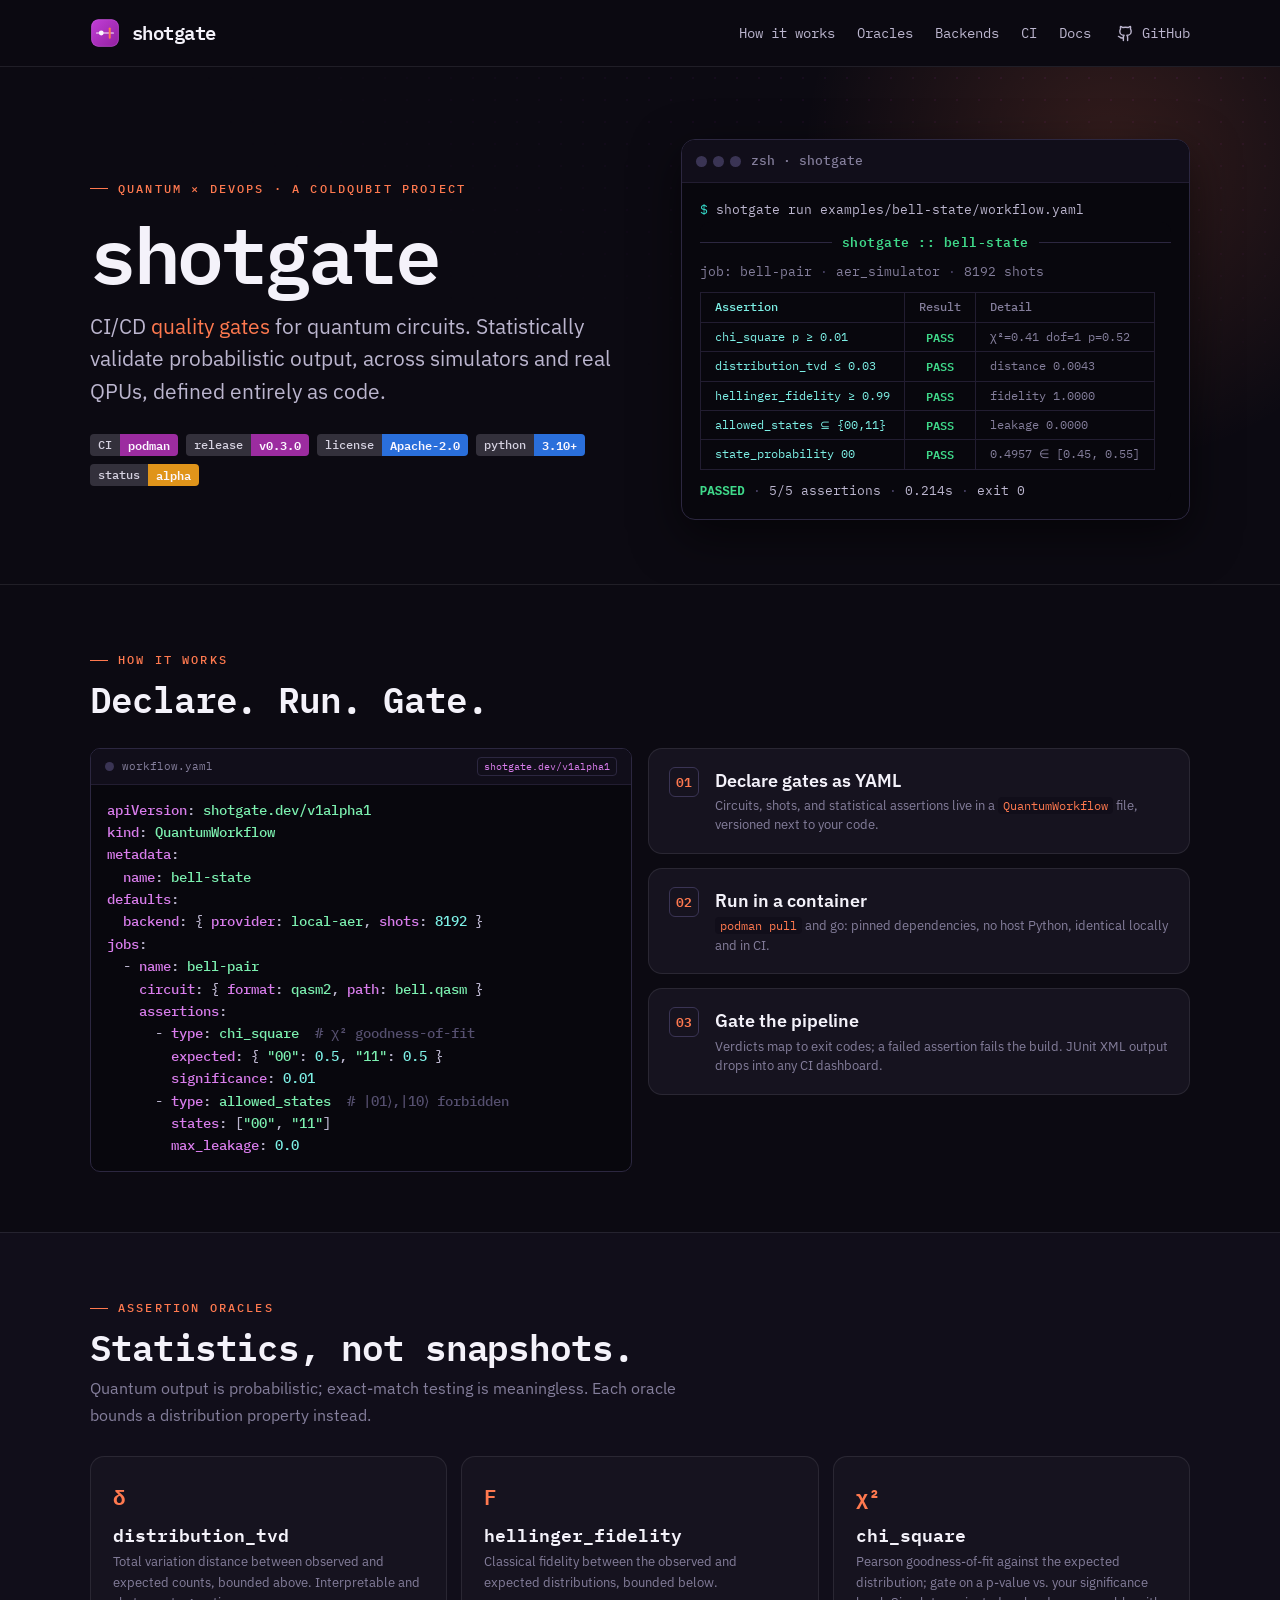
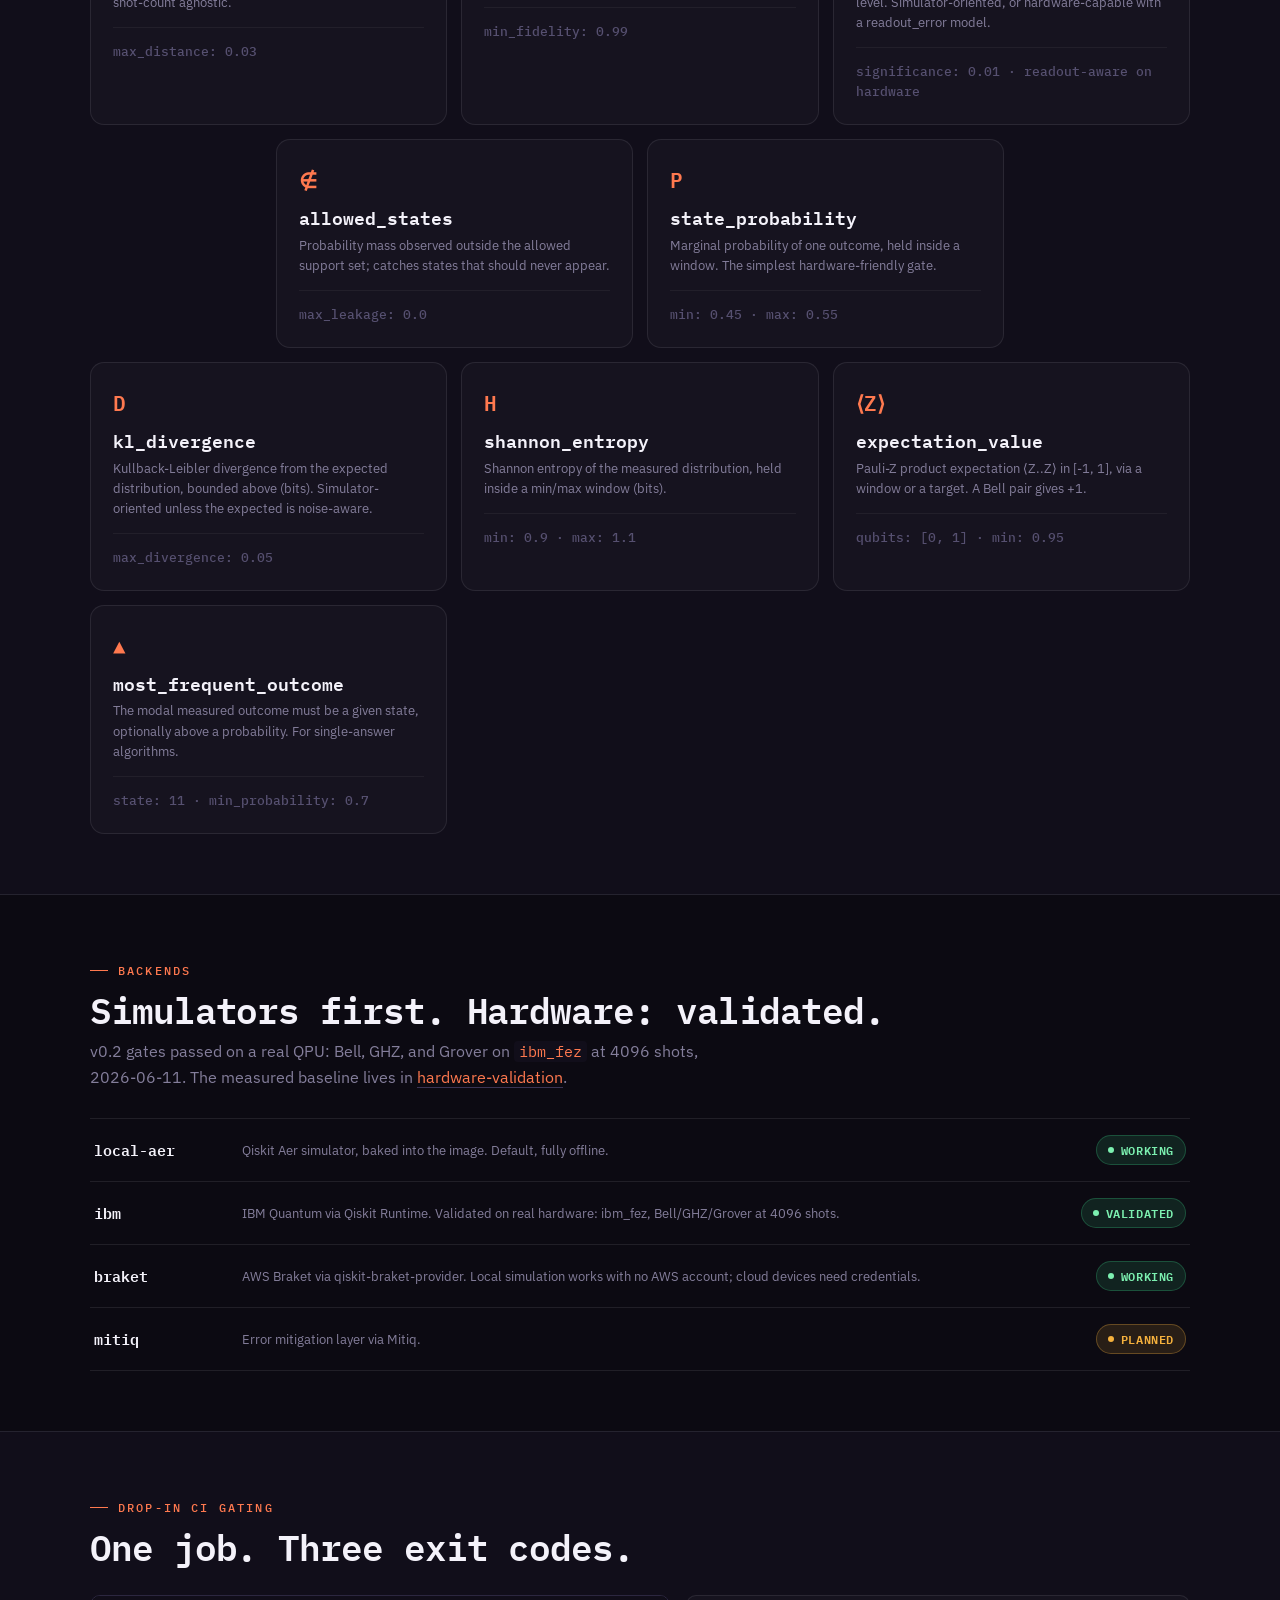
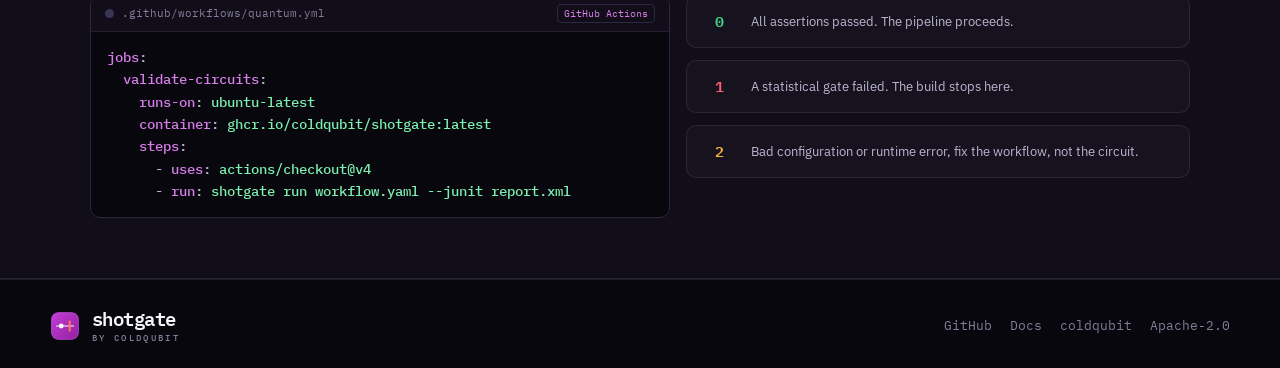
==== index.html @ f4b49938 "web: bump baked release badge fallback to v0.3.0 Static fallback only; js/site.js syncs the live tag" ====
<!DOCTYPE html>
<html lang="en" data-project="shotgate">
<head>
<meta charset="utf-8">
<meta name="viewport" content="width=device-width, initial-scale=1">
<title>shotgate · CI/CD quality gates for quantum circuits</title>
<meta name="description" content="shotgate brings statistical quality gates to quantum software in CI/CD: validate the probabilistic output of quantum programs across simulators and real QPUs, defined entirely as code.">
<meta name="theme-color" content="#0C0A12">
<link rel="canonical" href="https://shotgate.coldqubit.org/">
<meta property="og:type" content="website">
<meta property="og:site_name" content="shotgate by coldqubit">
<meta property="og:title" content="shotgate · CI/CD quality gates for quantum circuits">
<meta property="og:description" content="Statistically validate the probabilistic output of quantum programs, across simulators and real QPUs, defined entirely as code.">
<meta property="og:url" content="https://shotgate.coldqubit.org/">
<meta property="og:image" content="https://shotgate.coldqubit.org/assets/favicon/shotgate-512.png">
<meta name="twitter:card" content="summary">
<link rel="icon" type="image/svg+xml" href="assets/shotgate-logomark.svg">
<link rel="icon" type="image/png" sizes="32x32" href="assets/favicon/shotgate-32.png">
<link rel="apple-touch-icon" href="assets/favicon/shotgate-180.png">
<link rel="stylesheet" href="styles/styles.css">
<link rel="stylesheet" href="styles/site.css">
</head>
<body>
  <nav class="topnav" id="topnav">
    <div class="wrap topnav-inner">
      <span class="topnav-brand">
        <img src="assets/shotgate-logomark.svg" alt="shotgate" width="30" height="30">
        <span class="topnav-name">shotgate</span>
      </span>
      <div class="topnav-links">
        <a href="#how">How it works</a>
        <a href="#oracles">Oracles</a>
        <a href="#backends">Backends</a>
        <a href="#ci">CI</a>
        <a href="docs/">Docs</a>
      </div>
      <a class="gh-link" href="https://github.com/coldqubit/shotgate" aria-label="GitHub">
        <svg viewBox="0 0 24 24" fill="none" stroke="currentColor" stroke-width="2" stroke-linecap="round" stroke-linejoin="round"><path d="M15 22v-4a4.8 4.8 0 0 0-1-3.5c3 0 6-2 6-5.5.08-1.25-.27-2.48-1-3.5.28-1.15.28-2.35 0-3.5 0 0-1 0-3 1.5-2.64-.5-5.36-.5-8 0C6 2 5 2 5 2c-.3 1.15-.3 2.35 0 3.5A5.4 5.4 0 0 0 4 9c0 3.5 3 5.5 6 5.5-.39.49-.68 1.05-.85 1.65-.17.6-.22 1.23-.15 1.85v4"></path><path d="M9 18c-4.51 2-5-2-7-2"></path></svg>
        GitHub
      </a>
    </div>
  </nav>

  <header class="hero">
    <div class="lattice"></div>
    <div class="glow"></div>
    <div class="wrap hero-inner">
      <div>
        <span class="kicker"><span class="tick"></span>Quantum × DevOps · a coldqubit project</span>
        <h1>shotgate</h1>
        <p class="tagline">CI/CD <span class="a">quality gates</span> for quantum circuits. Statistically validate probabilistic output, across simulators and real QPUs, defined entirely as code.</p>
        <!-- values are static fallbacks; js/site.js re-syncs them from the repo -->
        <div class="hero-badges">
          <span class="badge" id="b-ci"><span class="k">CI</span><span class="v violet">podman</span></span>
          <span class="badge" id="b-release"><span class="k">release</span><span class="v violet">v0.3.0</span></span>
          <span class="badge" id="b-license"><span class="k">license</span><span class="v blue">Apache-2.0</span></span>
          <span class="badge" id="b-python"><span class="k">python</span><span class="v blue">3.10+</span></span>
          <span class="badge" id="b-status"><span class="k">status</span><span class="v amber">alpha</span></span>
        </div>
      </div>

      <div class="terminal-window hero-term">
        <div class="terminal-bar">
          <span class="terminal-dots"><i></i><i></i><i></i></span>
          <span class="terminal-title">zsh · shotgate</span>
        </div>
        <div class="terminal-body">
          <div class="terminal-line"><span class="tok-prompt">$ </span><span id="typed"></span><span class="terminal-cursor" id="cursor"></span></div>
          <div id="report" hidden>
            <div class="console" style="border: none; padding: 10px 0 0;">
              <div class="console-rule">shotgate :: bell-state</div>
              <div class="console-meta">job: bell-pair <span class="console-sep">·</span> aer_simulator <span class="console-sep">·</span> 8192 shots</div>
              <table>
                <thead><tr><th>Assertion</th><th>Result</th><th>Detail</th></tr></thead>
                <tbody>
                  <tr><td>chi_square p ≥ 0.01</td><td class="res">PASS</td><td class="det">χ²=0.41 dof=1 p=0.52</td></tr>
                  <tr><td>distribution_tvd ≤ 0.03</td><td class="res">PASS</td><td class="det">distance 0.0043</td></tr>
                  <tr><td>hellinger_fidelity ≥ 0.99</td><td class="res">PASS</td><td class="det">fidelity 1.0000</td></tr>
                  <tr><td>allowed_states ⊆ {00,11}</td><td class="res">PASS</td><td class="det">leakage 0.0000</td></tr>
                  <tr><td>state_probability 00</td><td class="res">PASS</td><td class="det">0.4957 ∈ [0.45, 0.55]</td></tr>
                </tbody>
              </table>
              <div class="console-verdict"><span class="ok">PASSED</span> <span class="console-sep">·</span> 5/5 assertions <span class="console-sep">·</span> 0.214s <span class="console-sep">·</span> exit 0</div>
            </div>
          </div>
        </div>
      </div>
    </div>
  </header>

  <section class="section" id="how">
    <div class="wrap">
      <div class="sec-head">
        <span class="kicker"><span class="tick"></span>How it works</span>
        <h2>Declare. Run. Gate.</h2>
      </div>
      <div class="how">
        <div class="code">
          <div class="code-bar"><span class="code-dot"></span><span class="code-name">workflow.yaml</span><span class="code-tag">shotgate.dev/v1alpha1</span></div>
          <pre><span class="tok-k">apiVersion</span><span class="tok-p">:</span> <span class="tok-s">shotgate.dev/v1alpha1</span>
<span class="tok-k">kind</span><span class="tok-p">:</span> <span class="tok-s">QuantumWorkflow</span>
<span class="tok-k">metadata</span><span class="tok-p">:</span>
  <span class="tok-k">name</span><span class="tok-p">:</span> <span class="tok-s">bell-state</span>
<span class="tok-k">defaults</span><span class="tok-p">:</span>
  <span class="tok-k">backend</span><span class="tok-p">:</span> <span class="tok-p">{</span> <span class="tok-k">provider</span><span class="tok-p">:</span> <span class="tok-s">local-aer</span><span class="tok-p">,</span> <span class="tok-k">shots</span><span class="tok-p">:</span> <span class="tok-n">8192</span> <span class="tok-p">}</span>
<span class="tok-k">jobs</span><span class="tok-p">:</span>
  <span class="tok-p">-</span> <span class="tok-k">name</span><span class="tok-p">:</span> <span class="tok-s">bell-pair</span>
    <span class="tok-k">circuit</span><span class="tok-p">:</span> <span class="tok-p">{</span> <span class="tok-k">format</span><span class="tok-p">:</span> <span class="tok-s">qasm2</span><span class="tok-p">,</span> <span class="tok-k">path</span><span class="tok-p">:</span> <span class="tok-s">bell.qasm</span> <span class="tok-p">}</span>
    <span class="tok-k">assertions</span><span class="tok-p">:</span>
      <span class="tok-p">-</span> <span class="tok-k">type</span><span class="tok-p">:</span> <span class="tok-s">chi_square</span>  <span class="tok-c"># χ² goodness-of-fit</span>
        <span class="tok-k">expected</span><span class="tok-p">:</span> <span class="tok-p">{</span> <span class="tok-s">"00"</span><span class="tok-p">:</span> <span class="tok-n">0.5</span><span class="tok-p">,</span> <span class="tok-s">"11"</span><span class="tok-p">:</span> <span class="tok-n">0.5</span> <span class="tok-p">}</span>
        <span class="tok-k">significance</span><span class="tok-p">:</span> <span class="tok-n">0.01</span>
      <span class="tok-p">-</span> <span class="tok-k">type</span><span class="tok-p">:</span> <span class="tok-s">allowed_states</span>  <span class="tok-c"># |01⟩,|10⟩ forbidden</span>
        <span class="tok-k">states</span><span class="tok-p">:</span> <span class="tok-p">[</span><span class="tok-s">"00"</span><span class="tok-p">,</span> <span class="tok-s">"11"</span><span class="tok-p">]</span>
        <span class="tok-k">max_leakage</span><span class="tok-p">:</span> <span class="tok-n">0.0</span></pre>
        </div>
        <div class="steps">
          <div class="step"><span class="n">01</span><div><h4>Declare gates as YAML</h4><p>Circuits, shots, and statistical assertions live in a <code>QuantumWorkflow</code> file, versioned next to your code.</p></div></div>
          <div class="step"><span class="n">02</span><div><h4>Run in a container</h4><p><code>podman pull</code> and go: pinned dependencies, no host Python, identical locally and in CI.</p></div></div>
          <div class="step"><span class="n">03</span><div><h4>Gate the pipeline</h4><p>Verdicts map to exit codes; a failed assertion fails the build. JUnit XML output drops into any CI dashboard.</p></div></div>
        </div>
      </div>
    </div>
  </section>

  <section class="section alt" id="oracles">
    <div class="wrap">
      <div class="sec-head">
        <span class="kicker"><span class="tick"></span>Assertion oracles</span>
        <h2>Statistics, not snapshots.</h2>
        <p>Quantum output is probabilistic; exact-match testing is meaningless. Each oracle bounds a distribution property instead.</p>
      </div>
      <div class="oracles">
        <div class="card"><span class="sym">δ</span><h4>distribution_tvd</h4><p>Total variation distance between observed and expected counts, bounded above. Interpretable and shot-count agnostic.</p><div class="card-foot">max_distance: 0.03</div></div>
        <div class="card"><span class="sym">F</span><h4>hellinger_fidelity</h4><p>Classical fidelity between the observed and expected distributions, bounded below.</p><div class="card-foot">min_fidelity: 0.99</div></div>
        <div class="card"><span class="sym">χ²</span><h4>chi_square</h4><p>Pearson goodness-of-fit against the expected distribution; gate on a p-value vs. your significance level. Simulator-oriented, or hardware-capable with a readout_error model.</p><div class="card-foot">significance: 0.01 · readout-aware on hardware</div></div>
        <div class="card"><span class="sym">∉</span><h4>allowed_states</h4><p>Probability mass observed outside the allowed support set; catches states that should never appear.</p><div class="card-foot">max_leakage: 0.0</div></div>
        <div class="card"><span class="sym">P</span><h4>state_probability</h4><p>Marginal probability of one outcome, held inside a window. The simplest hardware-friendly gate.</p><div class="card-foot">min: 0.45 · max: 0.55</div></div>
        <div class="card"><span class="sym">D</span><h4>kl_divergence</h4><p>Kullback-Leibler divergence from the expected distribution, bounded above (bits). Simulator-oriented unless the expected is noise-aware.</p><div class="card-foot">max_divergence: 0.05</div></div>
        <div class="card"><span class="sym">H</span><h4>shannon_entropy</h4><p>Shannon entropy of the measured distribution, held inside a min/max window (bits).</p><div class="card-foot">min: 0.9 · max: 1.1</div></div>
        <div class="card"><span class="sym">⟨Z⟩</span><h4>expectation_value</h4><p>Pauli-Z product expectation ⟨Z..Z⟩ in [-1, 1], via a window or a target. A Bell pair gives +1.</p><div class="card-foot">qubits: [0, 1] · min: 0.95</div></div>
        <div class="card"><span class="sym">▲</span><h4>most_frequent_outcome</h4><p>The modal measured outcome must be a given state, optionally above a probability. For single-answer algorithms.</p><div class="card-foot">state: 11 · min_probability: 0.7</div></div>
      </div>
    </div>
  </section>

  <section class="section" id="backends">
    <div class="wrap">
      <div class="sec-head">
        <span class="kicker"><span class="tick"></span>Backends</span>
        <h2>Simulators first. Hardware: validated.</h2>
        <p>v0.2 gates passed on a real QPU: Bell, GHZ, and Grover on <code class="mono">ibm_fez</code> at 4096 shots, 2026-06-11. The measured baseline lives in <a class="doclink" href="docs/#/hardware-validation">hardware-validation</a>.</p>
      </div>
      <div class="backends">
        <div class="be-row"><span class="be-name">local-aer</span><span class="be-desc">Qiskit Aer simulator, baked into the image. Default, fully offline.</span><span class="chip working"><span class="dot"></span>WORKING</span></div>
        <div class="be-row"><span class="be-name">ibm</span><span class="be-desc">IBM Quantum via Qiskit Runtime. Validated on real hardware: ibm_fez, Bell/GHZ/Grover at 4096 shots.</span><span class="chip working"><span class="dot"></span>VALIDATED</span></div>
        <div class="be-row"><span class="be-name">braket</span><span class="be-desc">AWS Braket via qiskit-braket-provider. Local simulation works with no AWS account; cloud devices need credentials.</span><span class="chip working"><span class="dot"></span>WORKING</span></div>
        <div class="be-row"><span class="be-name">mitiq</span><span class="be-desc">Error mitigation layer via Mitiq.</span><span class="chip planned"><span class="dot"></span>PLANNED</span></div>
      </div>
    </div>
  </section>

  <section class="section alt" id="ci">
    <div class="wrap">
      <div class="sec-head">
        <span class="kicker"><span class="tick"></span>Drop-in CI gating</span>
        <h2>One job. Three exit codes.</h2>
      </div>
      <div class="ci">
        <div class="code">
          <div class="code-bar"><span class="code-dot"></span><span class="code-name">.github/workflows/quantum.yml</span><span class="code-tag">GitHub Actions</span></div>
          <pre><span class="tok-k">jobs</span><span class="tok-p">:</span>
  <span class="tok-k">validate-circuits</span><span class="tok-p">:</span>
    <span class="tok-k">runs-on</span><span class="tok-p">:</span> <span class="tok-s">ubuntu-latest</span>
    <span class="tok-k">container</span><span class="tok-p">:</span> <span class="tok-s">ghcr.io/coldqubit/shotgate:latest</span>
    <span class="tok-k">steps</span><span class="tok-p">:</span>
      <span class="tok-p">-</span> <span class="tok-k">uses</span><span class="tok-p">:</span> <span class="tok-s">actions/checkout@v4</span>
      <span class="tok-p">-</span> <span class="tok-k">run</span><span class="tok-p">:</span> <span class="tok-s">shotgate run workflow.yaml --junit report.xml</span></pre>
        </div>
        <div class="exitcodes">
          <div class="exit e0"><span class="code-n">0</span><p>All assertions passed. The pipeline proceeds.</p></div>
          <div class="exit e1"><span class="code-n">1</span><p>A statistical gate failed. The build stops here.</p></div>
          <div class="exit e2"><span class="code-n">2</span><p>Bad configuration or runtime error, fix the workflow, not the circuit.</p></div>
        </div>
      </div>
    </div>
  </section>

  <footer class="foot">
    <div class="wrap foot-inner">
      <span class="lockup">
        <img src="assets/shotgate-logomark.svg" height="30" width="30" alt="">
        <span class="lockup-text"><span class="lockup-name" style="font-size: 19px;">shotgate</span><span class="lockup-sub">by coldqubit</span></span>
      </span>
      <div class="right">
        <a href="https://github.com/coldqubit/shotgate">GitHub</a>
        <a href="docs/">Docs</a>
        <a href="https://coldqubit.org">coldqubit</a>
        <span>Apache-2.0</span>
      </div>
    </div>
  </footer>

  <script src="js/site.js"></script>
</body>
</html>
---- styles/styles.css ----
/* ============================================================================
   coldqubit / shotgate, design system entry point
   ----------------------------------------------------------------------------
   The canonical stylesheet for consumers: link this ONE file and you get
     1. fonts.css            the brand faces (swap point for self-hosting)
     2. colors_and_type.css  the full token layer (color, type, spacing,
                             radii, elevation, motion, motif) + light theme
     3. components.css       the canonical component classes (buttons, badges,
                             chips, cards, callouts, code, console, inputs)

   Surface-specific stylesheets are intentionally NOT imported here, they are
   scoped to their own surfaces and linked by those pages directly:
     - preview/card.css        design-system reference cards
     - social/cards.css        repo / OpenGraph social cards
     - ui_kits/docs/docs.css   the docs reader
   (The landing and dashboard kits keep their surface styles inline in their
    own index.html — no separate stylesheet.)
   ============================================================================ */

@import url('fonts.css');
@import url('colors_and_type.css');
@import url('components.css');
---- styles/site.css ----
/* ============================================================================
   shotgate.coldqubit.org · surface styles
   ----------------------------------------------------------------------------
   Page-level layout for the shotgate landing surface. Tokens and canonical
   component classes come from styles.css (fonts + colors_and_type +
   components); nothing here re-implements them.
   ============================================================================ */

* { box-sizing: border-box; }
html { scroll-behavior: smooth; }
html, body { margin: 0; background: var(--bg); color: var(--text); font-family: var(--font-sans); -webkit-font-smoothing: antialiased; }
a { color: inherit; text-decoration: none; }
/* anchor-nav targets clear the 66px sticky topnav */
.section[id] { scroll-margin-top: 80px; }
.wrap { max-width: 1180px; margin: 0 auto; padding: 0 40px; }
.mono { font-family: var(--font-mono); }

.gh-link { display: inline-flex; align-items: center; gap: 8px; font-family: var(--font-mono); font-size: 14px; color: var(--text-secondary); }
.gh-link:hover { color: var(--text); }
.gh-link svg { width: 17px; height: 17px; }

/* external links inside .topnav-links get a leading icon, like .gh-link */
.topnav-links .ext-link { display: inline-flex; align-items: center; gap: 7px; }
.topnav-links .ext-link svg { width: 14px; height: 14px; opacity: 0.85; }

/* hero */
.hero { position: relative; overflow: hidden; border-bottom: 1px solid var(--line); }
.hero .lattice { position: absolute; inset: 0; background-image: var(--dot-grid); background-size: var(--dot-size) var(--dot-size); -webkit-mask-image: radial-gradient(120% 130% at 88% -10%, #000 0%, transparent 62%); mask-image: radial-gradient(120% 130% at 88% -10%, #000 0%, transparent 62%); }
.hero .glow { position: absolute; top: -260px; right: -180px; width: 700px; height: 700px; background: radial-gradient(circle, var(--project-accent-glow) 0%, transparent 62%); opacity: 0.55; pointer-events: none; }
/* .hero-inner shares its element with .wrap; keep the 40px side padding */
.hero-inner { position: relative; display: grid; grid-template-columns: 1.05fr 1fr; gap: 56px; align-items: center; padding: 72px 40px 64px; }
.hero h1 { font: var(--text-display); letter-spacing: -0.045em; margin: 18px 0 0; }
.hero .tagline { font: var(--text-lead); color: var(--fg-2); margin: 16px 0 0; max-width: 44ch; text-wrap: pretty; }
.hero .tagline .a { color: var(--accent); }
.hero-badges { display: flex; gap: 8px; flex-wrap: wrap; margin-top: 26px; }

/* terminal sizing on this surface */
.hero-term .terminal-body { min-height: 332px; overflow-x: auto; }

/* grid children may hold wide code/console content: let them shrink, the
   inner pre/terminal scrolls instead of widening the page */
.hero-inner > *, .how > *, .ci > * { min-width: 0; }

/* sections */
.section { padding: 60px 0; }
.section.alt { background: var(--bg-sunken); border-top: 1px solid var(--line); border-bottom: 1px solid var(--line); }
.sec-head { margin-bottom: 28px; }
.sec-head h2 { font: var(--text-h2); letter-spacing: -0.03em; margin: 12px 0 0; }
.sec-head p { font: var(--text-body); color: var(--fg-3); margin: 8px 0 0; max-width: 62ch; }

/* how it works */
.how { display: grid; grid-template-columns: 1fr 1fr; gap: 16px; align-items: start; }
.steps { display: flex; flex-direction: column; gap: 14px; }
.step { display: flex; gap: 16px; background: var(--bg-elevated); border: 1px solid var(--border); border-radius: var(--radius-lg); padding: 18px 20px; }
.step .n { font-family: var(--font-mono); font-weight: 600; font-size: 13px; color: var(--accent); border: 1px solid var(--border-interactive); border-radius: var(--radius-sm); width: 30px; height: 30px; display: flex; align-items: center; justify-content: center; flex-shrink: 0; }
.step h4 { font: var(--text-h4); margin: 2px 0 4px; }
.step p { font: var(--text-small); color: var(--text-muted); margin: 0; }
.step p code { font-family: var(--font-mono); font-size: 0.92em; color: var(--accent); background: var(--bg-sunken); padding: 1px 5px; border-radius: var(--radius-xs); }

/* oracle cards: five oracles, 3 + 2 centered */
.oracles { display: grid; grid-template-columns: repeat(6, 1fr); gap: 14px; }
.oracles .card { grid-column: span 2; }
.oracles .card:nth-child(4) { grid-column: 2 / span 2; }
.oracles .card:nth-child(5) { grid-column: 4 / span 2; }
.oracles .card .sym { font-family: var(--font-mono); font-weight: 600; font-size: 21px; color: var(--accent); }
.oracles .card h4 { margin-top: 10px; }

/* inline doc link + mono code in section intros */
.sec-head p a.doclink { color: var(--accent); border-bottom: 1px solid var(--border-interactive); }
.sec-head p a.doclink:hover { border-bottom-color: var(--accent); }
.sec-head p code.mono { font-size: 0.92em; color: var(--accent); background: var(--bg-sunken); padding: 1px 5px; border-radius: var(--radius-xs); }

/* backends */
.backends { display: flex; flex-direction: column; }
.be-row { display: flex; align-items: center; gap: 18px; padding: 16px 4px; border-top: 1px solid var(--line); }
.be-row:last-child { border-bottom: 1px solid var(--line); }
.be-row .be-name { font-family: var(--font-mono); font-weight: 600; font-size: 15px; color: var(--fg-1); width: 130px; flex-shrink: 0; }
.be-row .be-desc { font: var(--text-small); color: var(--text-muted); }
.be-row .chip { margin-left: auto; flex-shrink: 0; }

/* CI section */
.ci { display: grid; grid-template-columns: 1.15fr 1fr; gap: 16px; align-items: start; }
.exitcodes { display: flex; flex-direction: column; gap: 12px; }
.exit { display: flex; align-items: center; gap: 14px; background: var(--bg-elevated); border: 1px solid var(--border); border-radius: var(--radius-md); padding: 13px 16px; }
.exit .code-n { font-family: var(--font-mono); font-weight: 600; font-size: 15px; width: 34px; text-align: center; flex-shrink: 0; }
.exit.e0 .code-n { color: var(--green-400); }
.exit.e1 .code-n { color: var(--red-400); }
.exit.e2 .code-n { color: var(--amber-400); }
.exit p { font: var(--text-small); color: var(--text-secondary); margin: 0; }

/* footer */
.foot { border-top: 1px solid var(--line); background: var(--bg-code); }
.foot-inner { display: flex; align-items: center; gap: 16px; padding: 30px 0; flex-wrap: wrap; }
.foot-inner .right { margin-left: auto; display: flex; gap: 18px; flex-wrap: wrap; font-family: var(--font-mono); font-size: 13px; color: var(--fg-3); }
.foot-inner .right a, .foot-inner .right span { white-space: nowrap; }
.foot-inner .right a:hover { color: var(--fg-1); }

/* 404 */
.nf { min-height: calc(100vh - 66px); display: flex; align-items: center; }
.nf .terminal-window { width: min(640px, 100%); margin: 0 auto; }
.nf .terminal-body { min-height: 0; }
.nf-actions { margin-top: 14px; }
.nf-actions a { font-family: var(--font-mono); font-size: 13.5px; color: var(--accent); }
.nf-actions a:hover { text-decoration: underline; }

@media (max-width: 980px) {
  .hero-inner, .how, .ci { grid-template-columns: 1fr; }
  .oracles { grid-template-columns: 1fr; }
  .oracles .card, .oracles .card:nth-child(4), .oracles .card:nth-child(5) { grid-column: auto; }
}

/* mobile nav: never hide the links; they become a scrollable mono row */
@media (max-width: 980px) {
  .topnav-inner { flex-wrap: wrap; height: auto; padding-top: 12px; column-gap: 16px; }
  .topnav-brand { order: 1; }
  .gh-link { order: 2; margin-left: auto; }
  .topnav-links { order: 3; flex-basis: 100%; margin-left: 0; gap: 18px; font-size: 13px; padding: 10px 2px 12px; overflow-x: auto; -webkit-overflow-scrolling: touch; scrollbar-width: none; }
  .topnav-links::-webkit-scrollbar { display: none; }
  .section[id] { scroll-margin-top: 112px; }
}

@media (max-width: 640px) {
  .wrap { padding: 0 22px; }
  .hero-inner { padding-left: 22px; padding-right: 22px; padding-top: 48px; }
  .kicker { white-space: normal; }
  .hero-term .terminal-body { min-height: 0; }
  .section { padding: 44px 0; }
  .be-row { flex-wrap: wrap; row-gap: 8px; }
  .be-row .chip { margin-left: 0; }
  .code-bar .code-tag { display: none; }
  .foot-inner .right { margin-left: 0; }
}
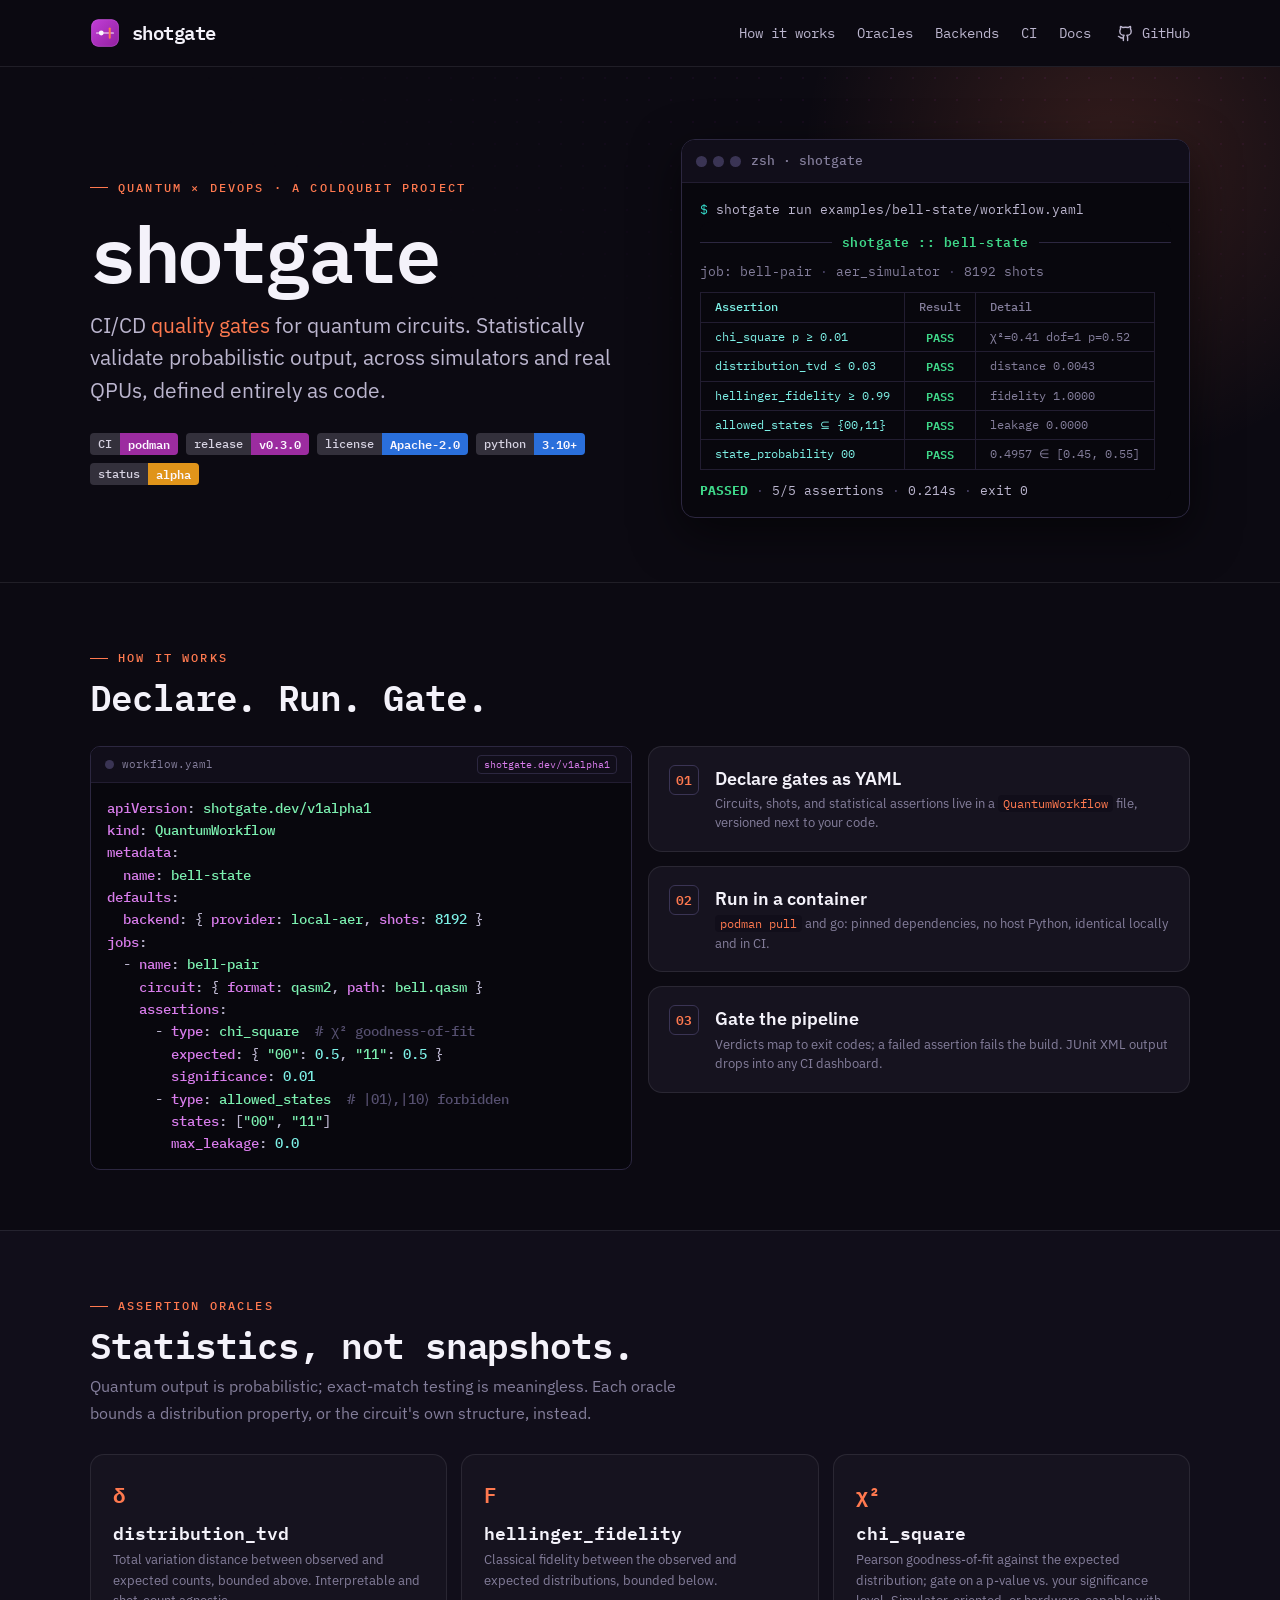
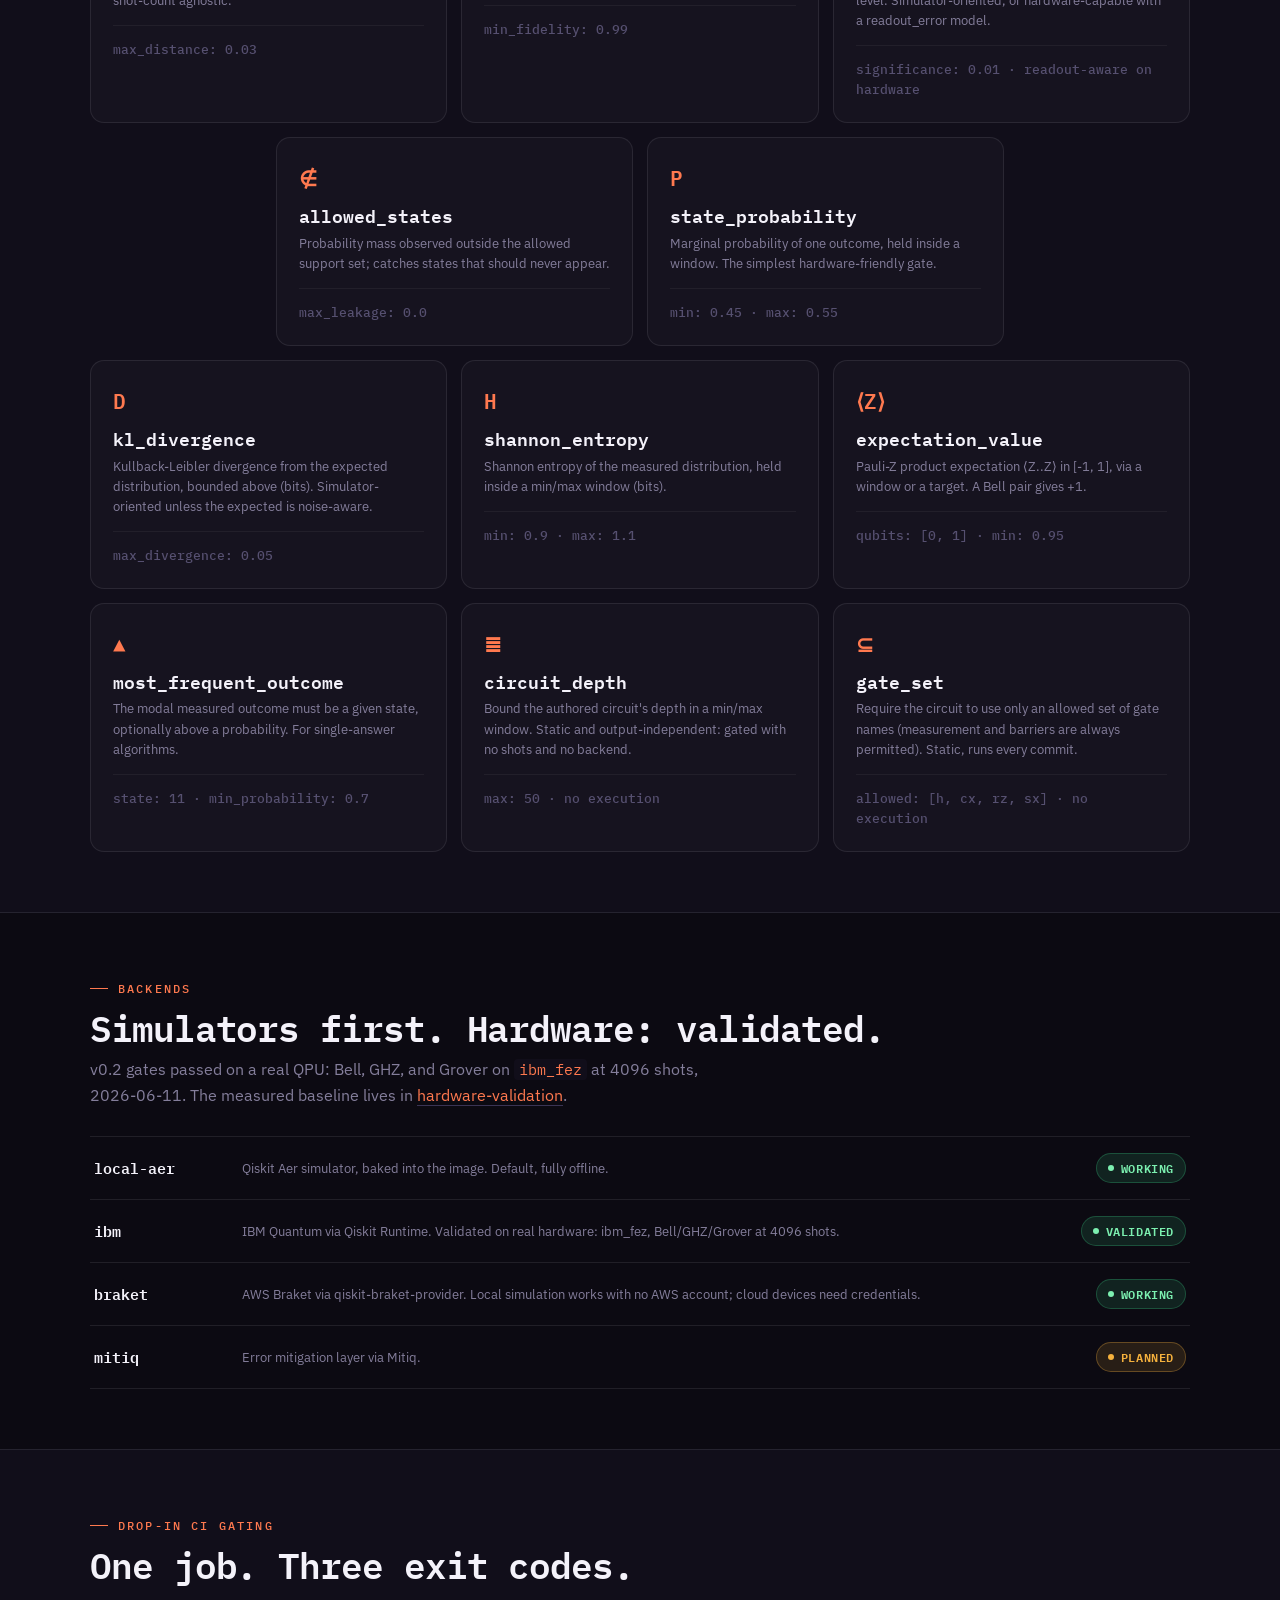
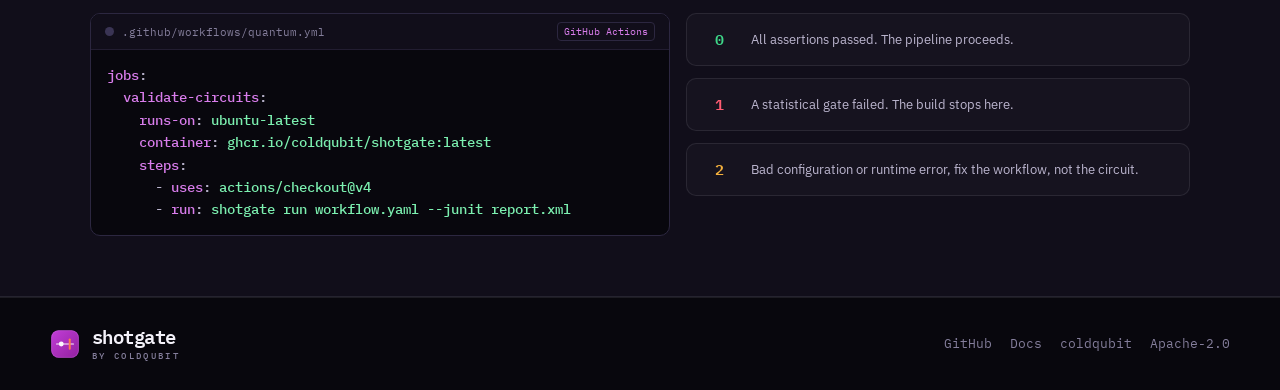
==== commit da82582e: "web: add the two structural oracle cards (circuit_depth, gate_set) shotgate now has 11 oracles: the " ====
--- a/index.html
+++ b/index.html
@@ -128,7 +128,7 @@
       <div class="sec-head">
         <span class="kicker"><span class="tick"></span>Assertion oracles</span>
         <h2>Statistics, not snapshots.</h2>
-        <p>Quantum output is probabilistic; exact-match testing is meaningless. Each oracle bounds a distribution property instead.</p>
+        <p>Quantum output is probabilistic; exact-match testing is meaningless. Each oracle bounds a distribution property, or the circuit's own structure, instead.</p>
       </div>
       <div class="oracles">
         <div class="card"><span class="sym">δ</span><h4>distribution_tvd</h4><p>Total variation distance between observed and expected counts, bounded above. Interpretable and shot-count agnostic.</p><div class="card-foot">max_distance: 0.03</div></div>
@@ -140,6 +140,8 @@
         <div class="card"><span class="sym">H</span><h4>shannon_entropy</h4><p>Shannon entropy of the measured distribution, held inside a min/max window (bits).</p><div class="card-foot">min: 0.9 · max: 1.1</div></div>
         <div class="card"><span class="sym">⟨Z⟩</span><h4>expectation_value</h4><p>Pauli-Z product expectation ⟨Z..Z⟩ in [-1, 1], via a window or a target. A Bell pair gives +1.</p><div class="card-foot">qubits: [0, 1] · min: 0.95</div></div>
         <div class="card"><span class="sym">▲</span><h4>most_frequent_outcome</h4><p>The modal measured outcome must be a given state, optionally above a probability. For single-answer algorithms.</p><div class="card-foot">state: 11 · min_probability: 0.7</div></div>
+        <div class="card"><span class="sym">≣</span><h4>circuit_depth</h4><p>Bound the authored circuit's depth in a min/max window. Static and output-independent: gated with no shots and no backend.</p><div class="card-foot">max: 50 · no execution</div></div>
+        <div class="card"><span class="sym">⊆</span><h4>gate_set</h4><p>Require the circuit to use only an allowed set of gate names (measurement and barriers are always permitted). Static, runs every commit.</p><div class="card-foot">allowed: [h, cx, rz, sx] · no execution</div></div>
       </div>
     </div>
   </section>
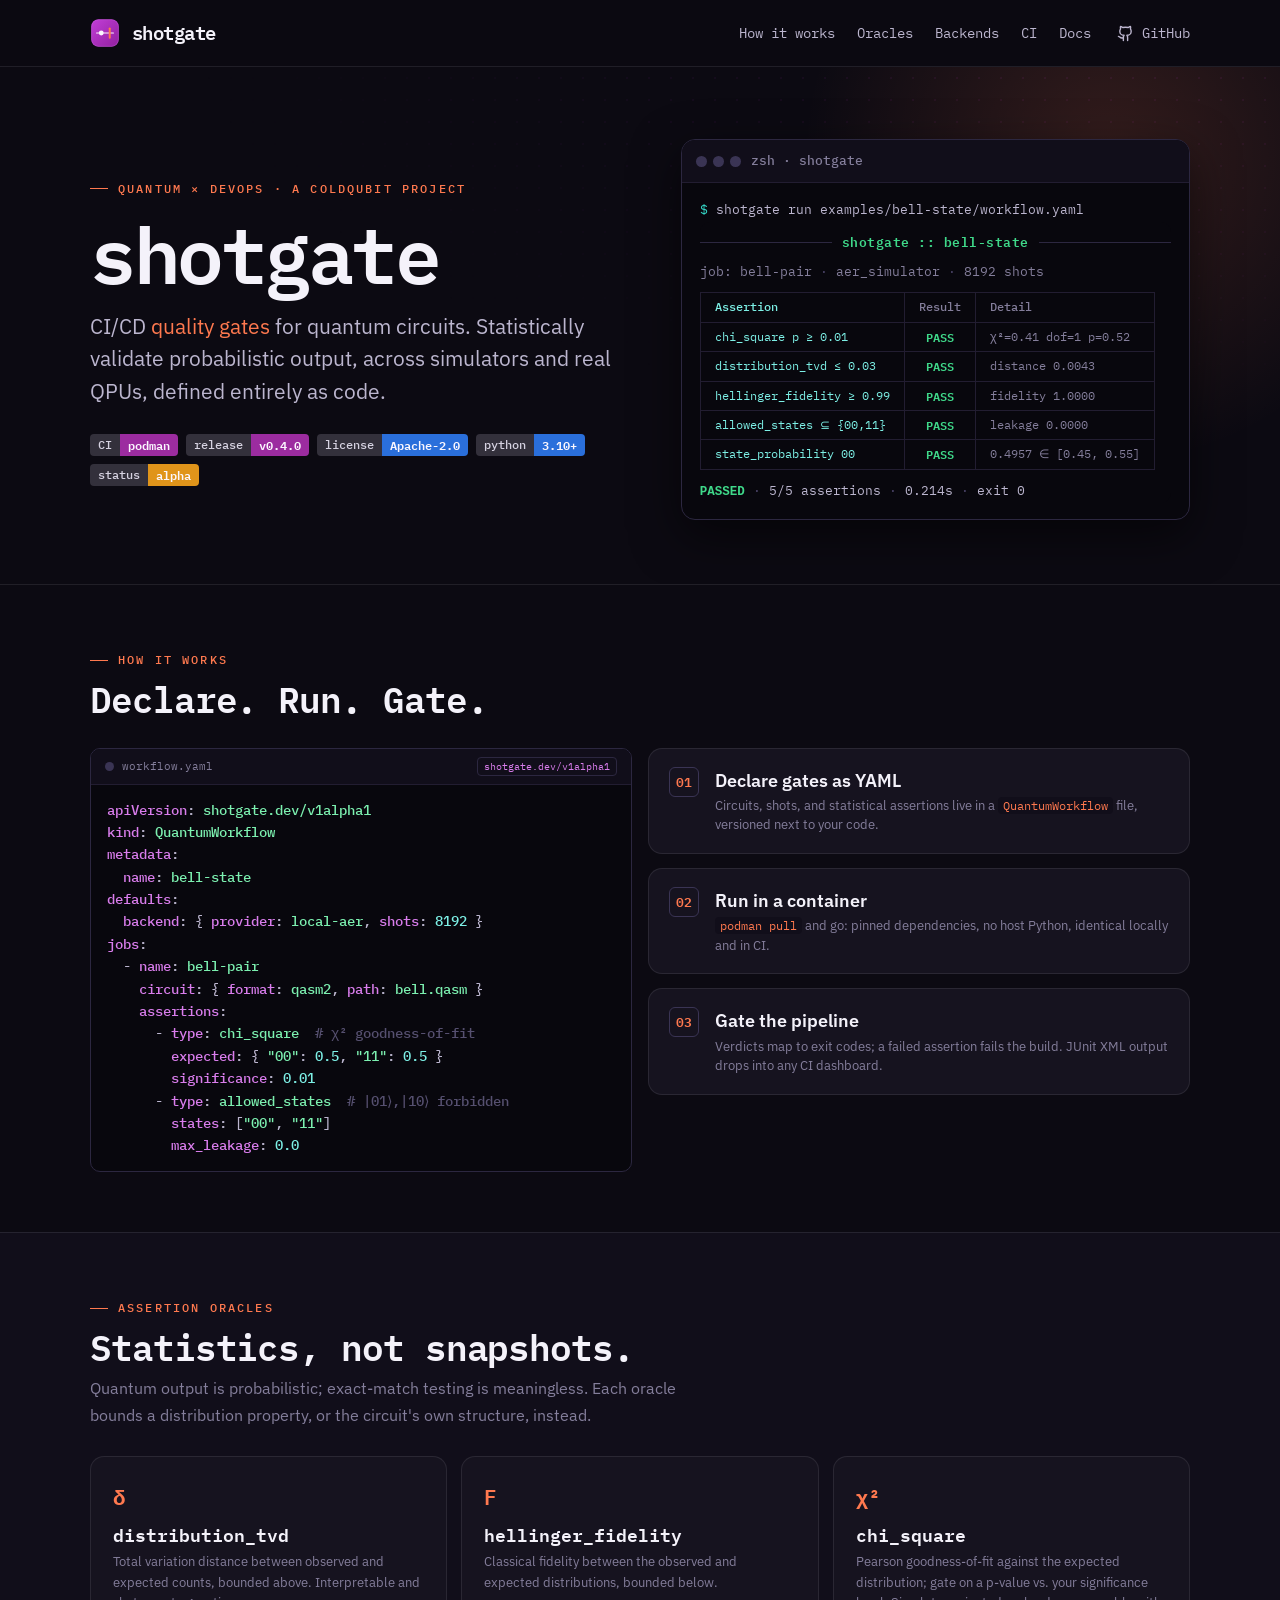
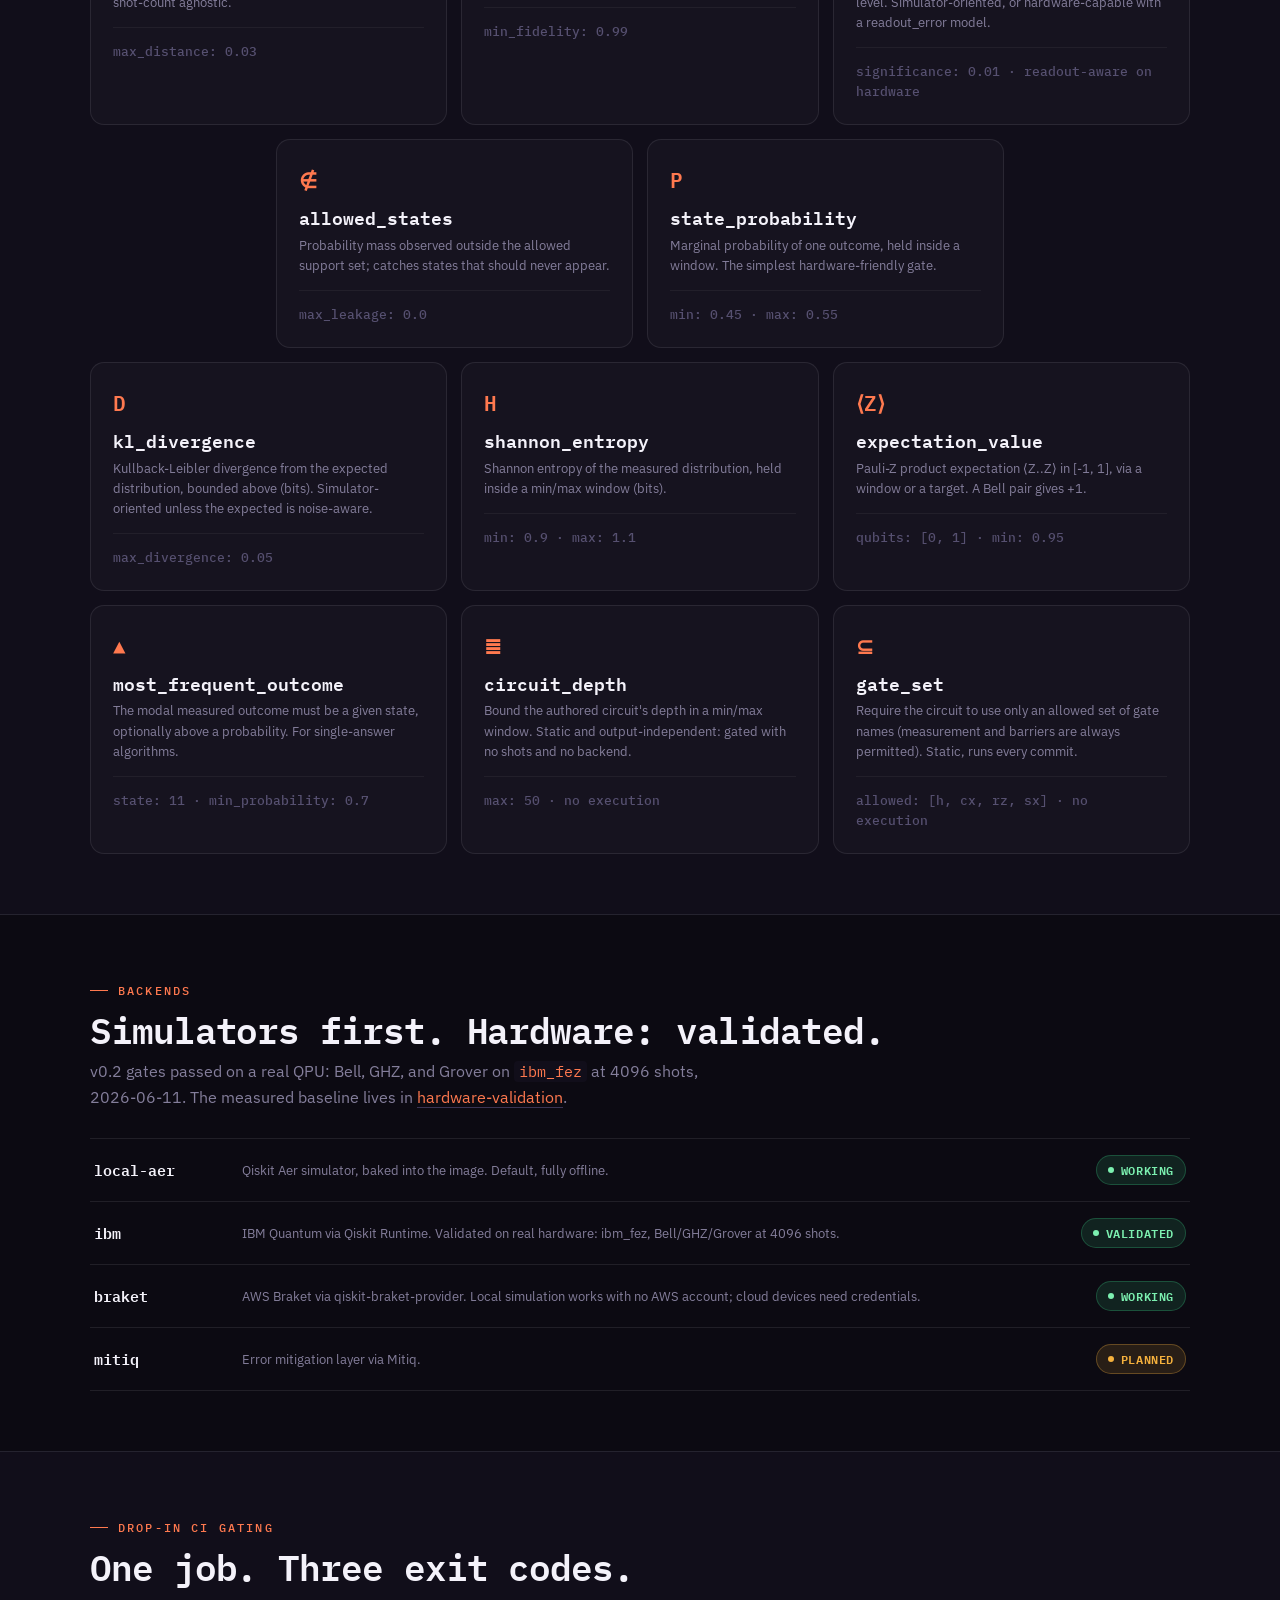
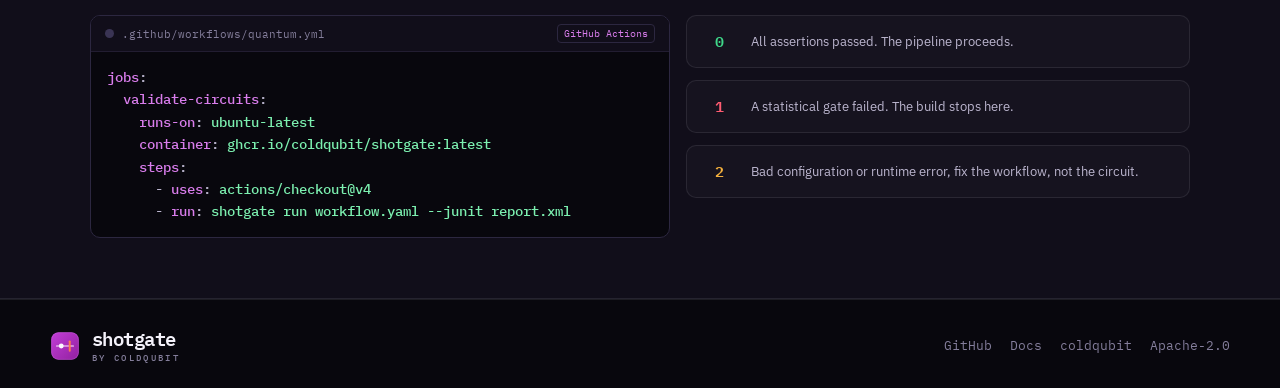
==== commit 9fc46441: "web: bump baked release badge fallback to v0.4.0 Static fallback only; js/site.js syncs the live tag" ====
--- a/index.html
+++ b/index.html
@@ -52,7 +52,7 @@
         <!-- values are static fallbacks; js/site.js re-syncs them from the repo -->
         <div class="hero-badges">
           <span class="badge" id="b-ci"><span class="k">CI</span><span class="v violet">podman</span></span>
-          <span class="badge" id="b-release"><span class="k">release</span><span class="v violet">v0.3.0</span></span>
+          <span class="badge" id="b-release"><span class="k">release</span><span class="v violet">v0.4.0</span></span>
           <span class="badge" id="b-license"><span class="k">license</span><span class="v blue">Apache-2.0</span></span>
           <span class="badge" id="b-python"><span class="k">python</span><span class="v blue">3.10+</span></span>
           <span class="badge" id="b-status"><span class="k">status</span><span class="v amber">alpha</span></span>
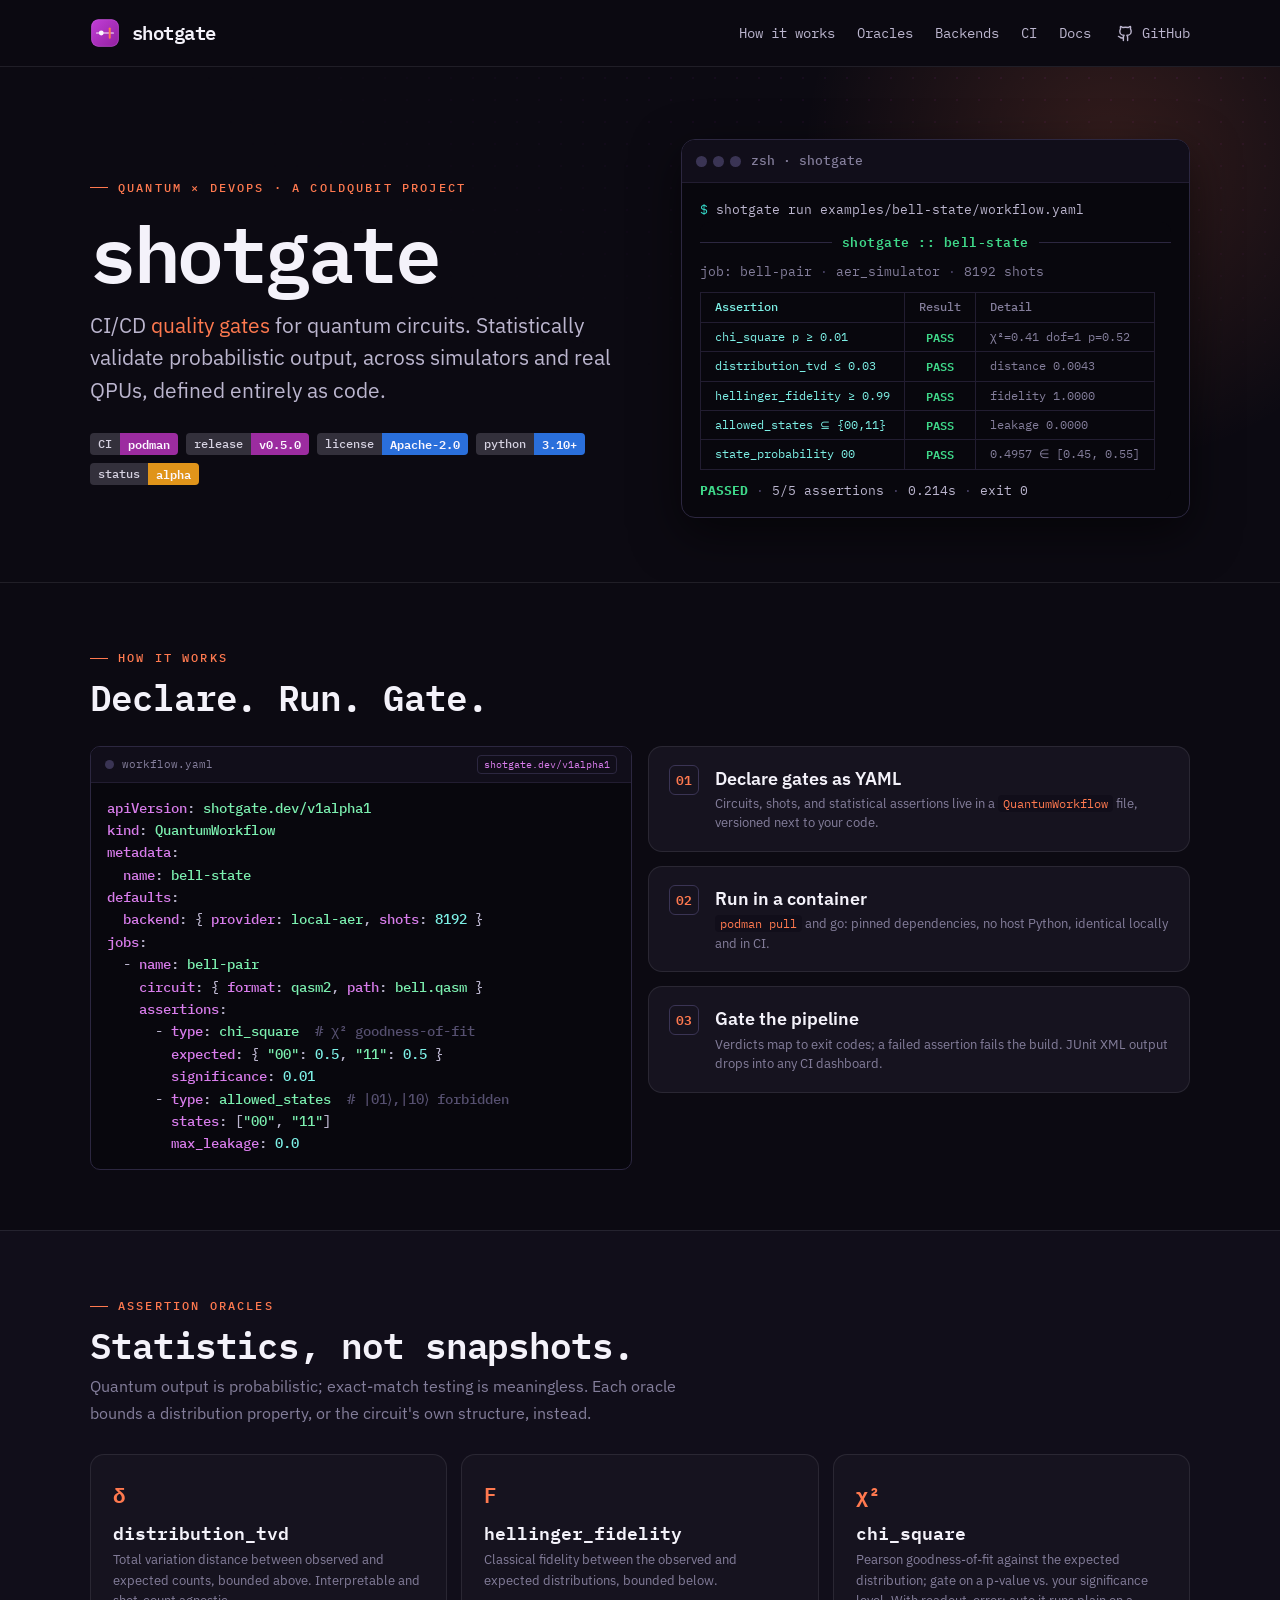
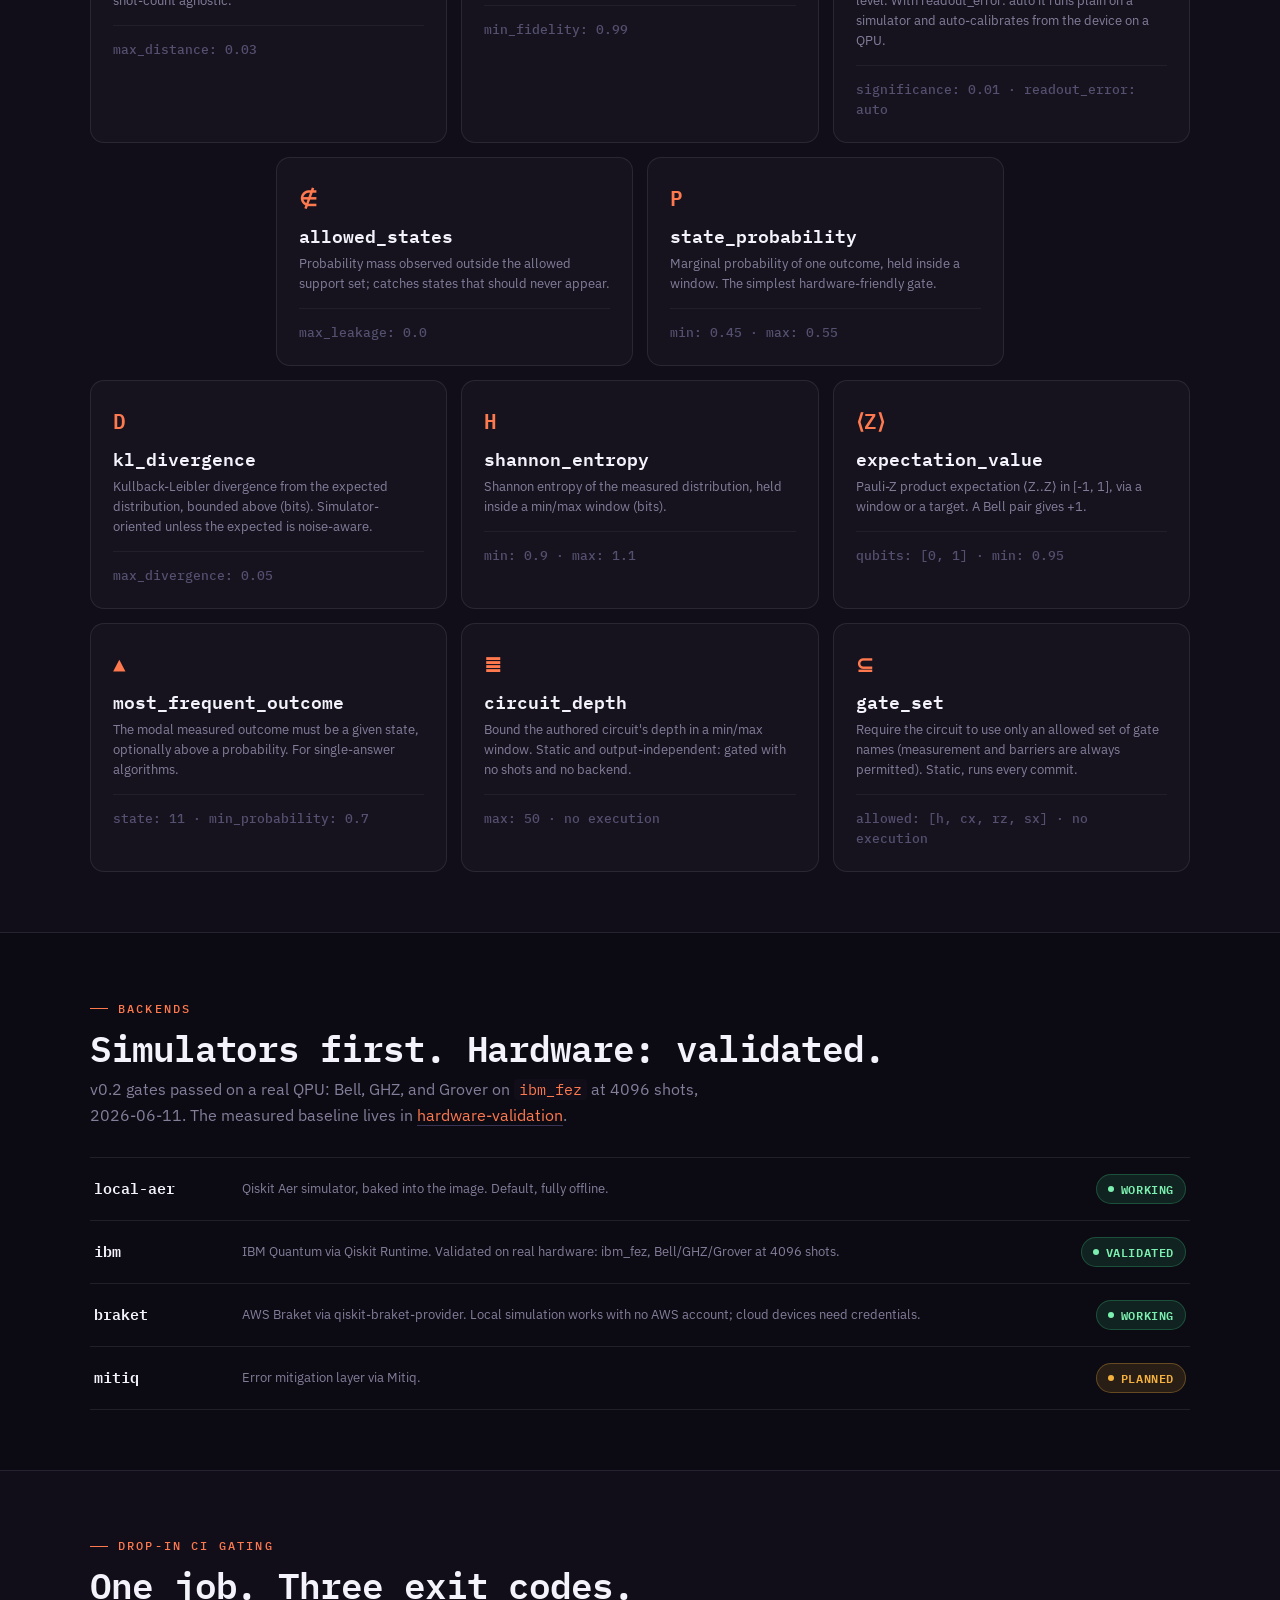
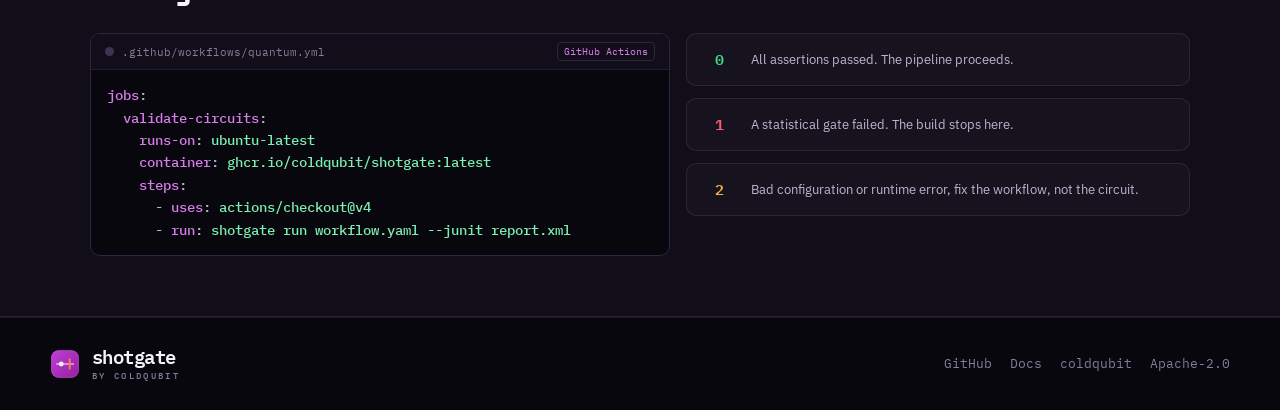
==== commit d8a11ebb: "web: chi_square auto-calibrates on hardware (readout_error: auto); release fallback v0.5.0 Co-Author" ====
--- a/index.html
+++ b/index.html
@@ -52,7 +52,7 @@
         <!-- values are static fallbacks; js/site.js re-syncs them from the repo -->
         <div class="hero-badges">
           <span class="badge" id="b-ci"><span class="k">CI</span><span class="v violet">podman</span></span>
-          <span class="badge" id="b-release"><span class="k">release</span><span class="v violet">v0.4.0</span></span>
+          <span class="badge" id="b-release"><span class="k">release</span><span class="v violet">v0.5.0</span></span>
           <span class="badge" id="b-license"><span class="k">license</span><span class="v blue">Apache-2.0</span></span>
           <span class="badge" id="b-python"><span class="k">python</span><span class="v blue">3.10+</span></span>
           <span class="badge" id="b-status"><span class="k">status</span><span class="v amber">alpha</span></span>
@@ -133,7 +133,7 @@
       <div class="oracles">
         <div class="card"><span class="sym">δ</span><h4>distribution_tvd</h4><p>Total variation distance between observed and expected counts, bounded above. Interpretable and shot-count agnostic.</p><div class="card-foot">max_distance: 0.03</div></div>
         <div class="card"><span class="sym">F</span><h4>hellinger_fidelity</h4><p>Classical fidelity between the observed and expected distributions, bounded below.</p><div class="card-foot">min_fidelity: 0.99</div></div>
-        <div class="card"><span class="sym">χ²</span><h4>chi_square</h4><p>Pearson goodness-of-fit against the expected distribution; gate on a p-value vs. your significance level. Simulator-oriented, or hardware-capable with a readout_error model.</p><div class="card-foot">significance: 0.01 · readout-aware on hardware</div></div>
+        <div class="card"><span class="sym">χ²</span><h4>chi_square</h4><p>Pearson goodness-of-fit against the expected distribution; gate on a p-value vs. your significance level. With readout_error: auto it runs plain on a simulator and auto-calibrates from the device on a QPU.</p><div class="card-foot">significance: 0.01 · readout_error: auto</div></div>
         <div class="card"><span class="sym">∉</span><h4>allowed_states</h4><p>Probability mass observed outside the allowed support set; catches states that should never appear.</p><div class="card-foot">max_leakage: 0.0</div></div>
         <div class="card"><span class="sym">P</span><h4>state_probability</h4><p>Marginal probability of one outcome, held inside a window. The simplest hardware-friendly gate.</p><div class="card-foot">min: 0.45 · max: 0.55</div></div>
         <div class="card"><span class="sym">D</span><h4>kl_divergence</h4><p>Kullback-Leibler divergence from the expected distribution, bounded above (bits). Simulator-oriented unless the expected is noise-aware.</p><div class="card-foot">max_divergence: 0.05</div></div>
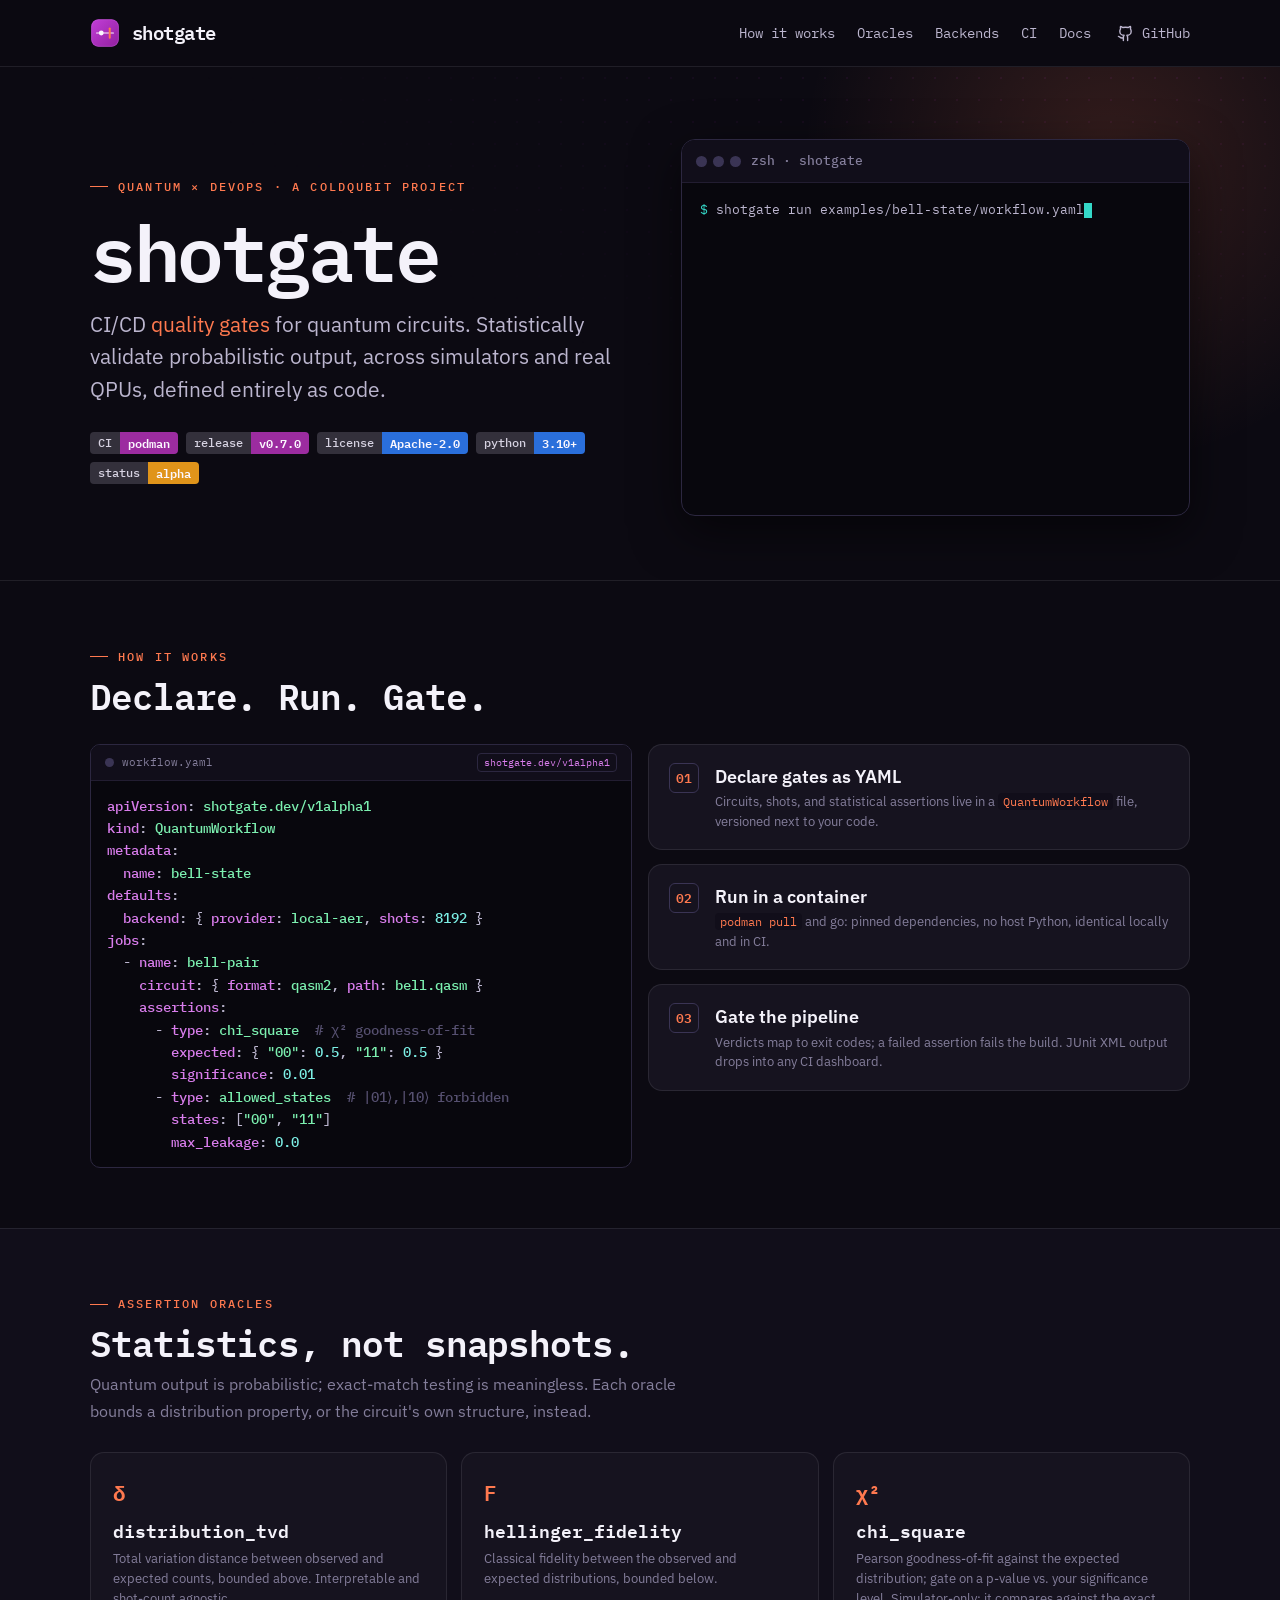
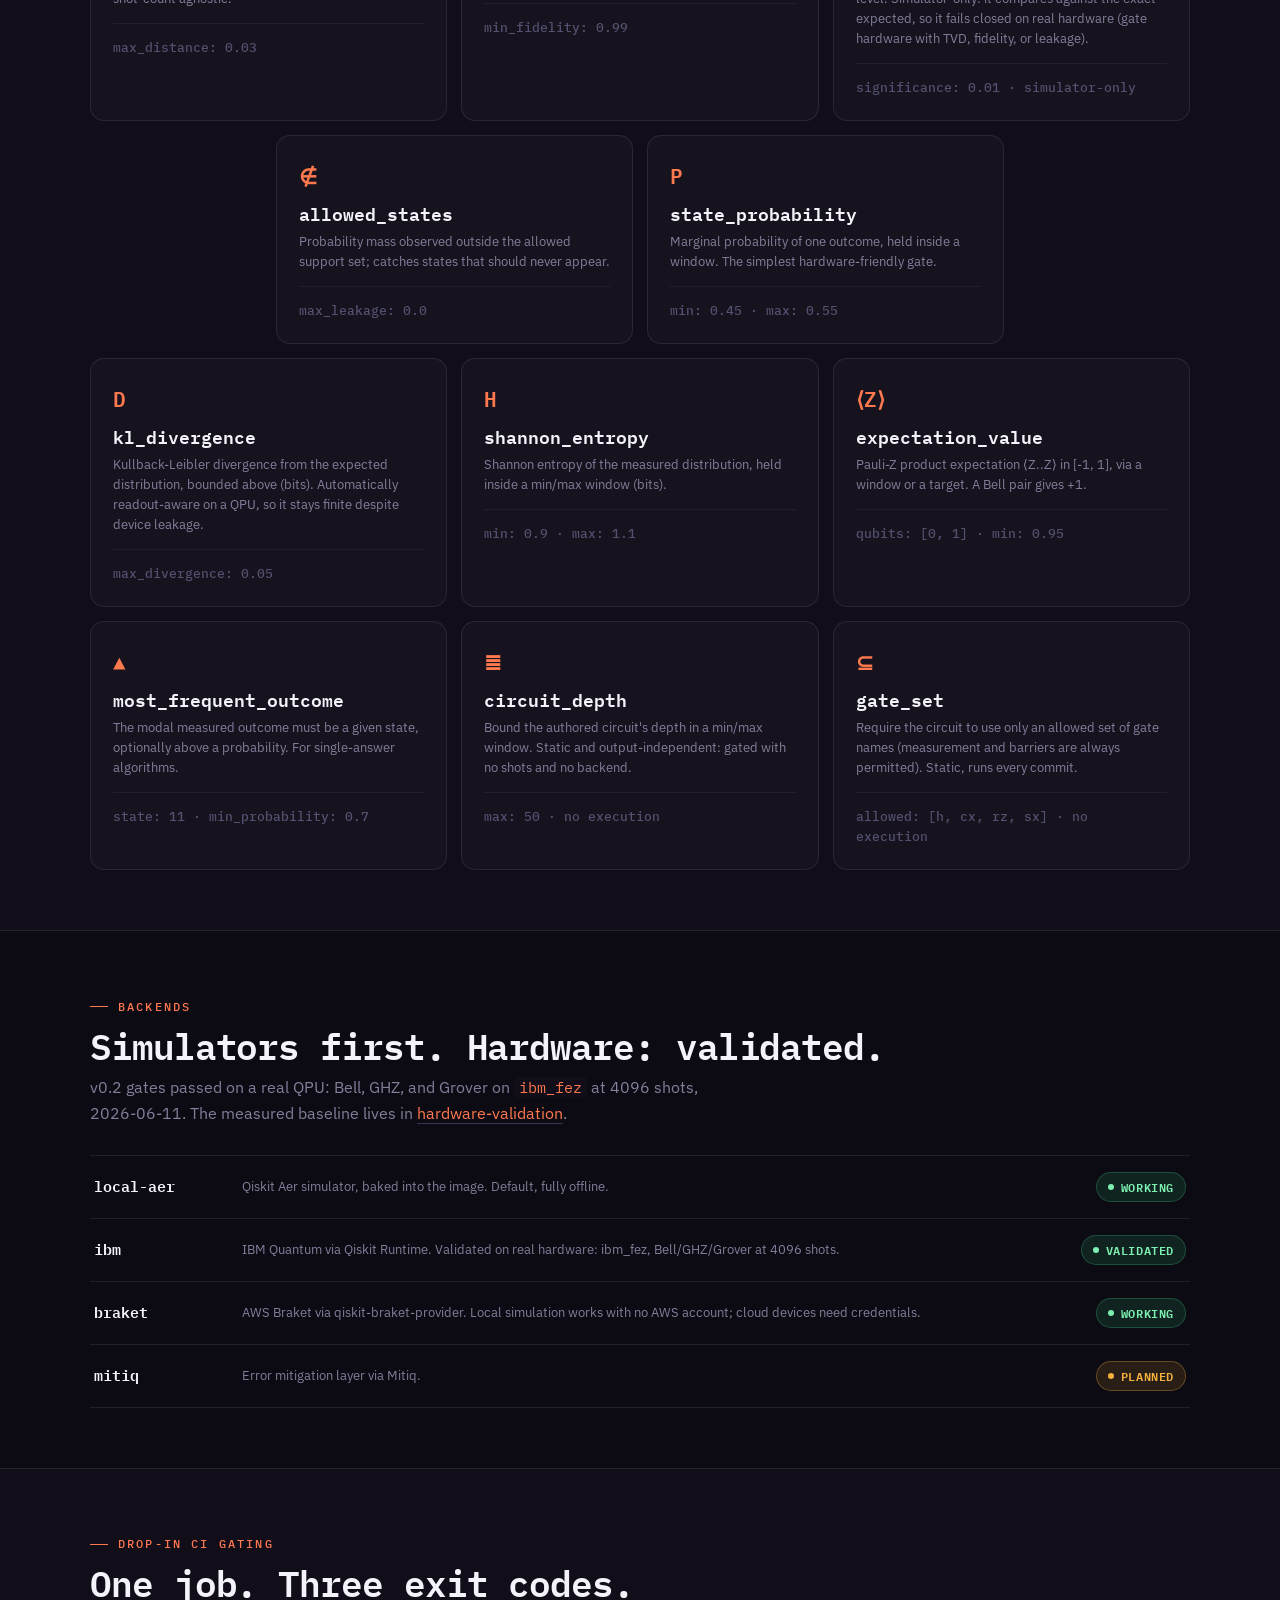
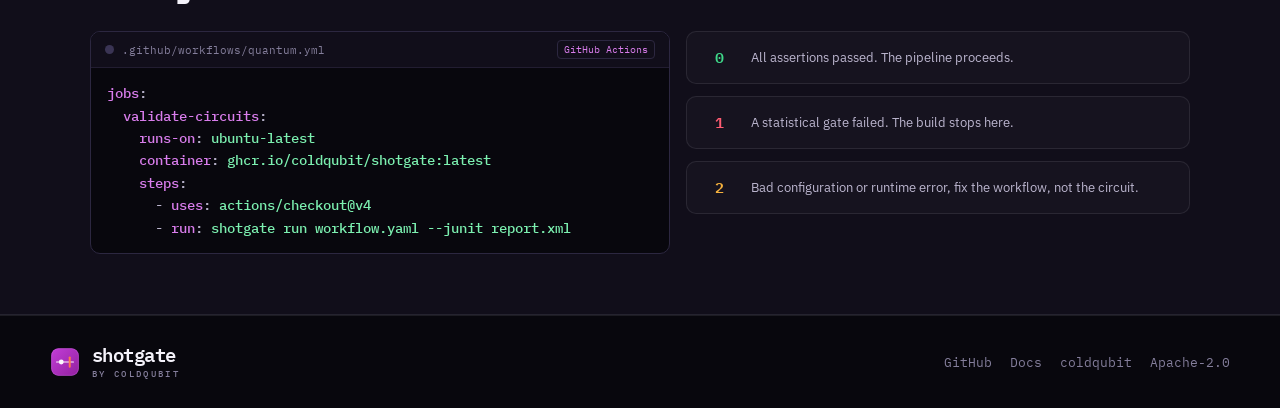
==== commit 4258aa37: "web: chi_square simulator-only, kl auto readout-aware; release fallback v0.7.0 Reflects v0.7.0 (ADR-" ====
--- a/index.html
+++ b/index.html
@@ -52,7 +52,7 @@
         <!-- values are static fallbacks; js/site.js re-syncs them from the repo -->
         <div class="hero-badges">
           <span class="badge" id="b-ci"><span class="k">CI</span><span class="v violet">podman</span></span>
-          <span class="badge" id="b-release"><span class="k">release</span><span class="v violet">v0.5.0</span></span>
+          <span class="badge" id="b-release"><span class="k">release</span><span class="v violet">v0.7.0</span></span>
           <span class="badge" id="b-license"><span class="k">license</span><span class="v blue">Apache-2.0</span></span>
           <span class="badge" id="b-python"><span class="k">python</span><span class="v blue">3.10+</span></span>
           <span class="badge" id="b-status"><span class="k">status</span><span class="v amber">alpha</span></span>
@@ -133,10 +133,10 @@
       <div class="oracles">
         <div class="card"><span class="sym">δ</span><h4>distribution_tvd</h4><p>Total variation distance between observed and expected counts, bounded above. Interpretable and shot-count agnostic.</p><div class="card-foot">max_distance: 0.03</div></div>
         <div class="card"><span class="sym">F</span><h4>hellinger_fidelity</h4><p>Classical fidelity between the observed and expected distributions, bounded below.</p><div class="card-foot">min_fidelity: 0.99</div></div>
-        <div class="card"><span class="sym">χ²</span><h4>chi_square</h4><p>Pearson goodness-of-fit against the expected distribution; gate on a p-value vs. your significance level. With readout_error: auto it runs plain on a simulator and auto-calibrates from the device on a QPU.</p><div class="card-foot">significance: 0.01 · readout_error: auto</div></div>
+        <div class="card"><span class="sym">χ²</span><h4>chi_square</h4><p>Pearson goodness-of-fit against the expected distribution; gate on a p-value vs. your significance level. Simulator-only: it compares against the exact expected, so it fails closed on real hardware (gate hardware with TVD, fidelity, or leakage).</p><div class="card-foot">significance: 0.01 · simulator-only</div></div>
         <div class="card"><span class="sym">∉</span><h4>allowed_states</h4><p>Probability mass observed outside the allowed support set; catches states that should never appear.</p><div class="card-foot">max_leakage: 0.0</div></div>
         <div class="card"><span class="sym">P</span><h4>state_probability</h4><p>Marginal probability of one outcome, held inside a window. The simplest hardware-friendly gate.</p><div class="card-foot">min: 0.45 · max: 0.55</div></div>
-        <div class="card"><span class="sym">D</span><h4>kl_divergence</h4><p>Kullback-Leibler divergence from the expected distribution, bounded above (bits). Simulator-oriented unless the expected is noise-aware.</p><div class="card-foot">max_divergence: 0.05</div></div>
+        <div class="card"><span class="sym">D</span><h4>kl_divergence</h4><p>Kullback-Leibler divergence from the expected distribution, bounded above (bits). Automatically readout-aware on a QPU, so it stays finite despite device leakage.</p><div class="card-foot">max_divergence: 0.05</div></div>
         <div class="card"><span class="sym">H</span><h4>shannon_entropy</h4><p>Shannon entropy of the measured distribution, held inside a min/max window (bits).</p><div class="card-foot">min: 0.9 · max: 1.1</div></div>
         <div class="card"><span class="sym">⟨Z⟩</span><h4>expectation_value</h4><p>Pauli-Z product expectation ⟨Z..Z⟩ in [-1, 1], via a window or a target. A Bell pair gives +1.</p><div class="card-foot">qubits: [0, 1] · min: 0.95</div></div>
         <div class="card"><span class="sym">▲</span><h4>most_frequent_outcome</h4><p>The modal measured outcome must be a given state, optionally above a probability. For single-answer algorithms.</p><div class="card-foot">state: 11 · min_probability: 0.7</div></div>
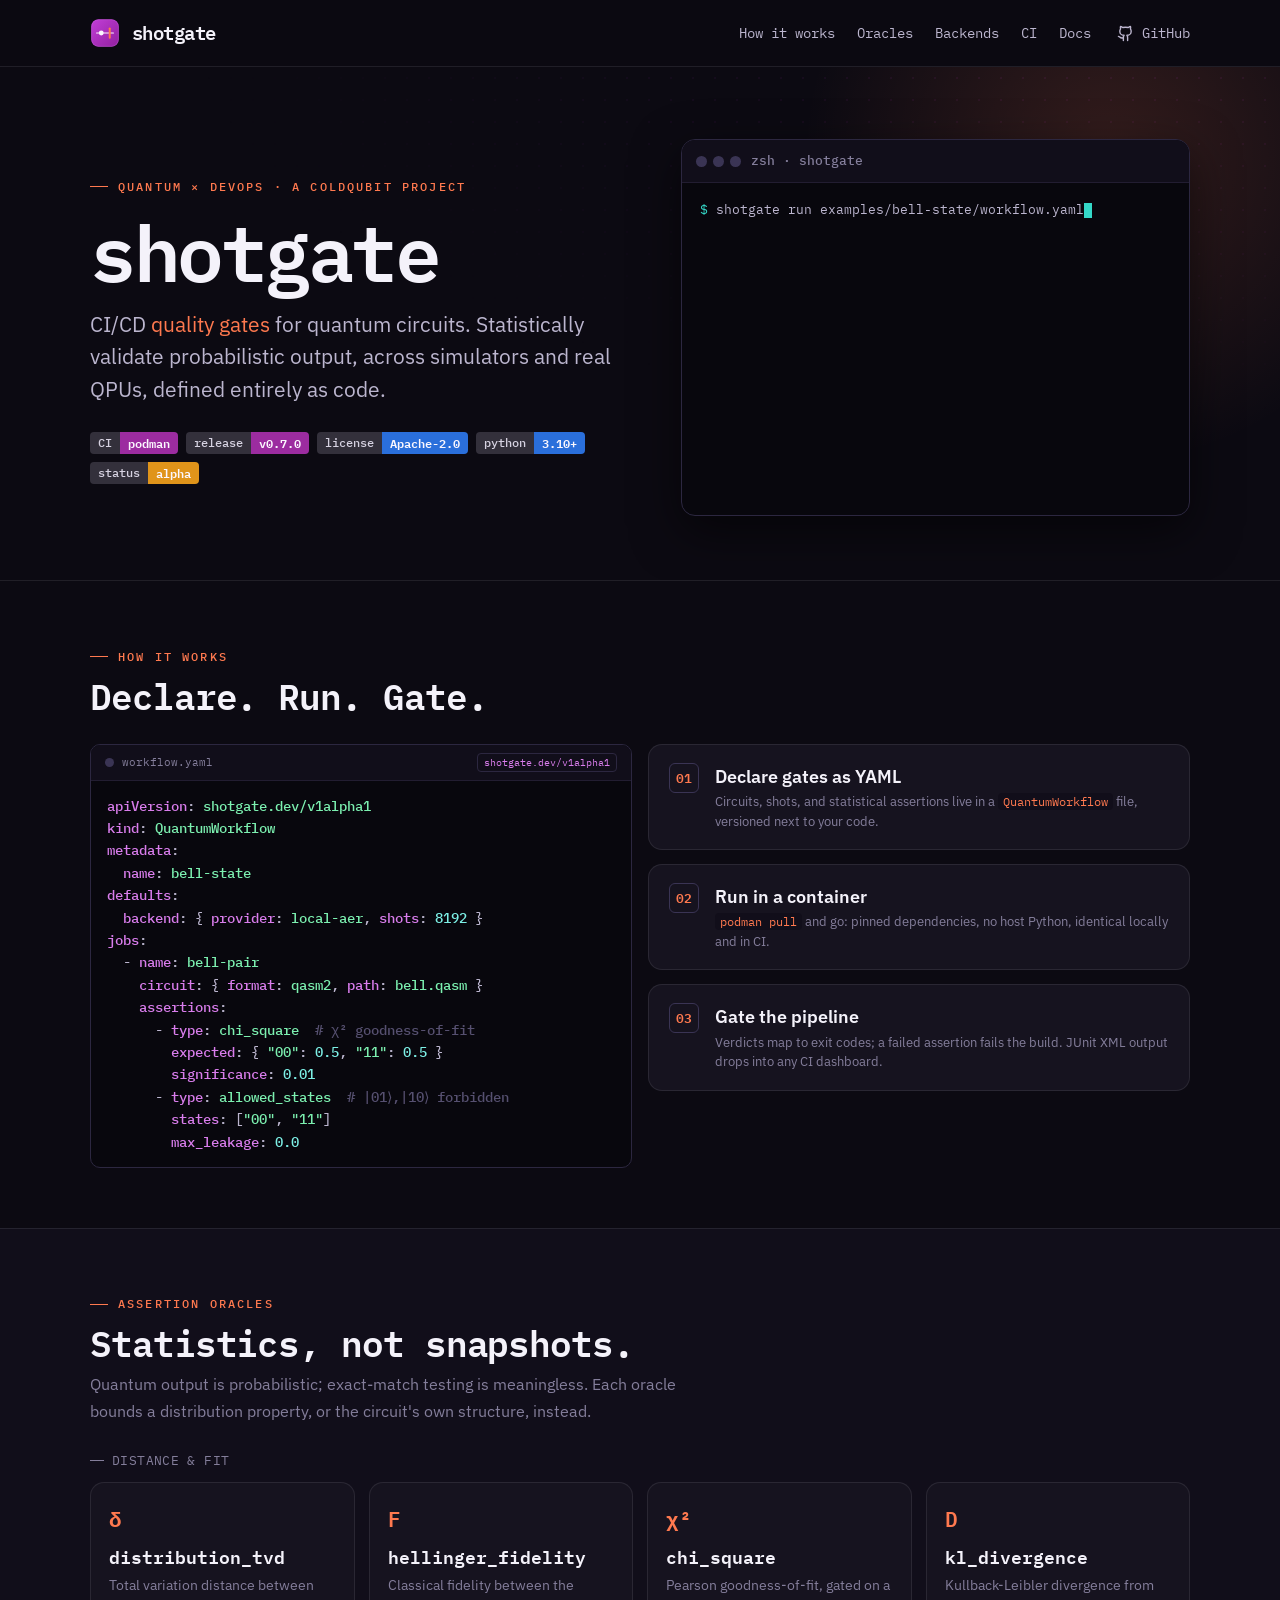
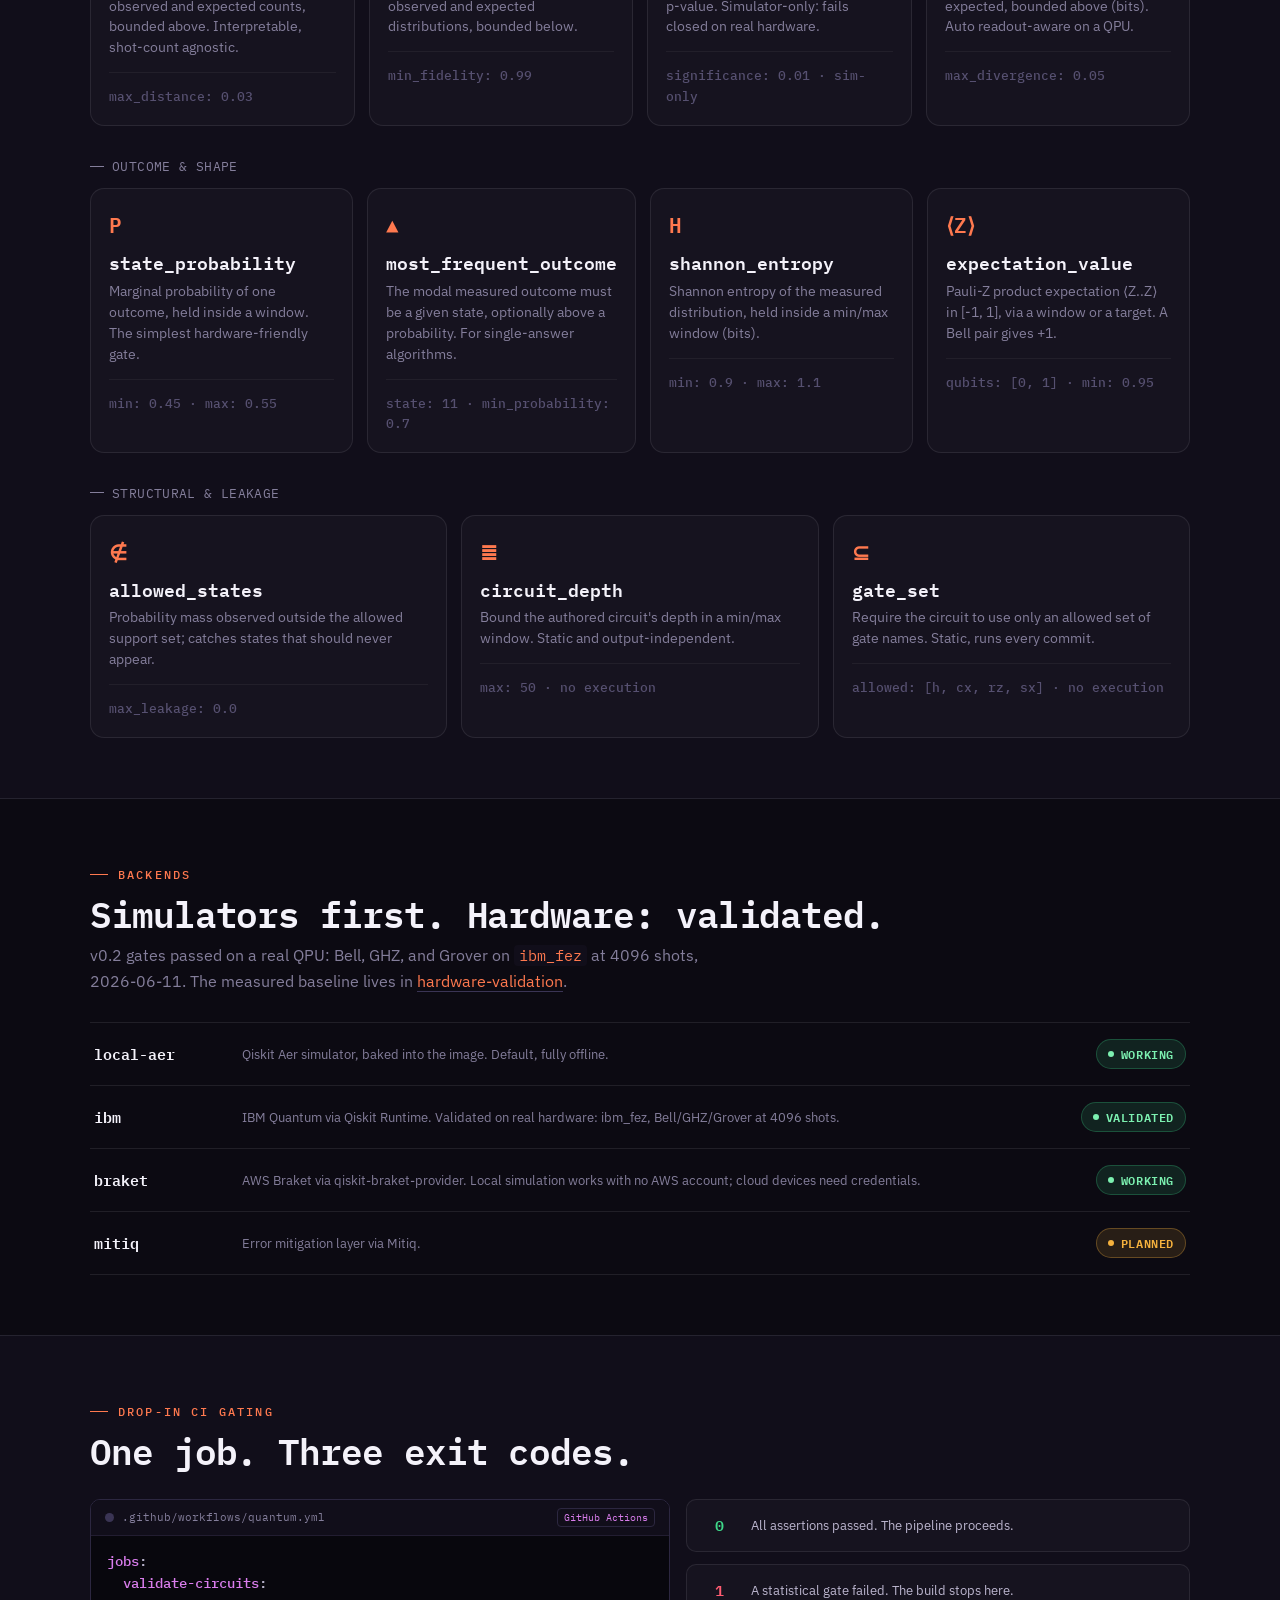
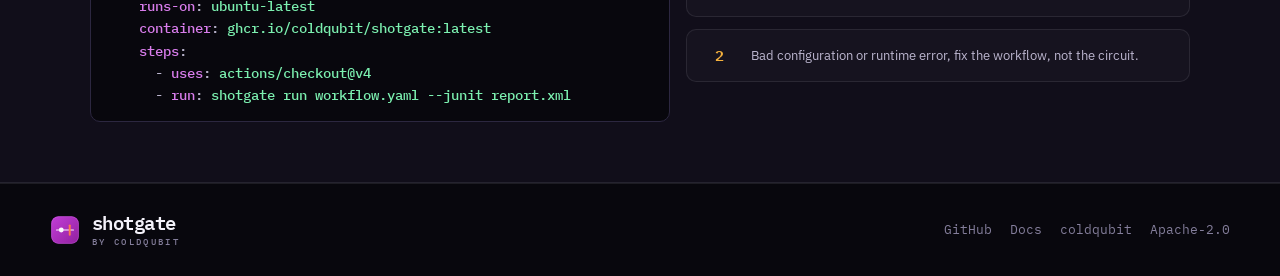
==== commit 61c5a682: "web: group the 11 oracle cards into three labeled rows The flat 11-card grid read as a wall. Grouped" ====
--- a/index.html
+++ b/index.html
@@ -130,18 +130,31 @@
         <h2>Statistics, not snapshots.</h2>
         <p>Quantum output is probabilistic; exact-match testing is meaningless. Each oracle bounds a distribution property, or the circuit's own structure, instead.</p>
       </div>
-      <div class="oracles">
-        <div class="card"><span class="sym">δ</span><h4>distribution_tvd</h4><p>Total variation distance between observed and expected counts, bounded above. Interpretable and shot-count agnostic.</p><div class="card-foot">max_distance: 0.03</div></div>
-        <div class="card"><span class="sym">F</span><h4>hellinger_fidelity</h4><p>Classical fidelity between the observed and expected distributions, bounded below.</p><div class="card-foot">min_fidelity: 0.99</div></div>
-        <div class="card"><span class="sym">χ²</span><h4>chi_square</h4><p>Pearson goodness-of-fit against the expected distribution; gate on a p-value vs. your significance level. Simulator-only: it compares against the exact expected, so it fails closed on real hardware (gate hardware with TVD, fidelity, or leakage).</p><div class="card-foot">significance: 0.01 · simulator-only</div></div>
-        <div class="card"><span class="sym">∉</span><h4>allowed_states</h4><p>Probability mass observed outside the allowed support set; catches states that should never appear.</p><div class="card-foot">max_leakage: 0.0</div></div>
-        <div class="card"><span class="sym">P</span><h4>state_probability</h4><p>Marginal probability of one outcome, held inside a window. The simplest hardware-friendly gate.</p><div class="card-foot">min: 0.45 · max: 0.55</div></div>
-        <div class="card"><span class="sym">D</span><h4>kl_divergence</h4><p>Kullback-Leibler divergence from the expected distribution, bounded above (bits). Automatically readout-aware on a QPU, so it stays finite despite device leakage.</p><div class="card-foot">max_divergence: 0.05</div></div>
-        <div class="card"><span class="sym">H</span><h4>shannon_entropy</h4><p>Shannon entropy of the measured distribution, held inside a min/max window (bits).</p><div class="card-foot">min: 0.9 · max: 1.1</div></div>
-        <div class="card"><span class="sym">⟨Z⟩</span><h4>expectation_value</h4><p>Pauli-Z product expectation ⟨Z..Z⟩ in [-1, 1], via a window or a target. A Bell pair gives +1.</p><div class="card-foot">qubits: [0, 1] · min: 0.95</div></div>
-        <div class="card"><span class="sym">▲</span><h4>most_frequent_outcome</h4><p>The modal measured outcome must be a given state, optionally above a probability. For single-answer algorithms.</p><div class="card-foot">state: 11 · min_probability: 0.7</div></div>
-        <div class="card"><span class="sym">≣</span><h4>circuit_depth</h4><p>Bound the authored circuit's depth in a min/max window. Static and output-independent: gated with no shots and no backend.</p><div class="card-foot">max: 50 · no execution</div></div>
-        <div class="card"><span class="sym">⊆</span><h4>gate_set</h4><p>Require the circuit to use only an allowed set of gate names (measurement and barriers are always permitted). Static, runs every commit.</p><div class="card-foot">allowed: [h, cx, rz, sx] · no execution</div></div>
+      <div class="oracle-group">
+        <div class="oracle-group-label"><span class="tick"></span>Distance &amp; fit</div>
+        <div class="oracles cols-4">
+          <div class="card"><span class="sym">δ</span><h4>distribution_tvd</h4><p>Total variation distance between observed and expected counts, bounded above. Interpretable, shot-count agnostic.</p><div class="card-foot">max_distance: 0.03</div></div>
+          <div class="card"><span class="sym">F</span><h4>hellinger_fidelity</h4><p>Classical fidelity between the observed and expected distributions, bounded below.</p><div class="card-foot">min_fidelity: 0.99</div></div>
+          <div class="card"><span class="sym">χ²</span><h4>chi_square</h4><p>Pearson goodness-of-fit, gated on a p-value. Simulator-only: fails closed on real hardware.</p><div class="card-foot">significance: 0.01 · sim-only</div></div>
+          <div class="card"><span class="sym">D</span><h4>kl_divergence</h4><p>Kullback-Leibler divergence from expected, bounded above (bits). Auto readout-aware on a QPU.</p><div class="card-foot">max_divergence: 0.05</div></div>
+        </div>
+      </div>
+      <div class="oracle-group">
+        <div class="oracle-group-label"><span class="tick"></span>Outcome &amp; shape</div>
+        <div class="oracles cols-4">
+          <div class="card"><span class="sym">P</span><h4>state_probability</h4><p>Marginal probability of one outcome, held inside a window. The simplest hardware-friendly gate.</p><div class="card-foot">min: 0.45 · max: 0.55</div></div>
+          <div class="card"><span class="sym">▲</span><h4>most_frequent_outcome</h4><p>The modal measured outcome must be a given state, optionally above a probability. For single-answer algorithms.</p><div class="card-foot">state: 11 · min_probability: 0.7</div></div>
+          <div class="card"><span class="sym">H</span><h4>shannon_entropy</h4><p>Shannon entropy of the measured distribution, held inside a min/max window (bits).</p><div class="card-foot">min: 0.9 · max: 1.1</div></div>
+          <div class="card"><span class="sym">⟨Z⟩</span><h4>expectation_value</h4><p>Pauli-Z product expectation ⟨Z..Z⟩ in [-1, 1], via a window or a target. A Bell pair gives +1.</p><div class="card-foot">qubits: [0, 1] · min: 0.95</div></div>
+        </div>
+      </div>
+      <div class="oracle-group">
+        <div class="oracle-group-label"><span class="tick"></span>Structural &amp; leakage</div>
+        <div class="oracles cols-3">
+          <div class="card"><span class="sym">∉</span><h4>allowed_states</h4><p>Probability mass observed outside the allowed support set; catches states that should never appear.</p><div class="card-foot">max_leakage: 0.0</div></div>
+          <div class="card"><span class="sym">≣</span><h4>circuit_depth</h4><p>Bound the authored circuit's depth in a min/max window. Static and output-independent.</p><div class="card-foot">max: 50 · no execution</div></div>
+          <div class="card"><span class="sym">⊆</span><h4>gate_set</h4><p>Require the circuit to use only an allowed set of gate names. Static, runs every commit.</p><div class="card-foot">allowed: [h, cx, rz, sx] · no execution</div></div>
+        </div>
       </div>
     </div>
   </section>
--- a/styles/site.css
+++ b/styles/site.css
@@ -57,13 +57,22 @@
 .step p { font: var(--text-small); color: var(--text-muted); margin: 0; }
 .step p code { font-family: var(--font-mono); font-size: 0.92em; color: var(--accent); background: var(--bg-sunken); padding: 1px 5px; border-radius: var(--radius-xs); }
 
-/* oracle cards: five oracles, 3 + 2 centered */
-.oracles { display: grid; grid-template-columns: repeat(6, 1fr); gap: 14px; }
-.oracles .card { grid-column: span 2; }
-.oracles .card:nth-child(4) { grid-column: 2 / span 2; }
-.oracles .card:nth-child(5) { grid-column: 4 / span 2; }
+/* oracle cards: grouped into labeled rows so 11 oracles read as three short
+   lists (distance/fit, outcome/shape, structural/leakage) rather than one wall. */
+.oracle-group + .oracle-group { margin-top: 32px; }
+.oracle-group-label {
+  display: flex; align-items: center; gap: 8px;
+  font-family: var(--font-mono); font-size: 12.5px; letter-spacing: 0.03em;
+  text-transform: uppercase; color: var(--text-muted); margin-bottom: 14px;
+}
+.oracle-group-label .tick { width: 14px; height: 1px; background: currentColor; display: inline-block; }
+.oracles { display: grid; gap: 14px; }
+.oracles.cols-4 { grid-template-columns: repeat(4, 1fr); }
+.oracles.cols-3 { grid-template-columns: repeat(3, 1fr); }
+.oracles .card { padding: 18px; }
 .oracles .card .sym { font-family: var(--font-mono); font-weight: 600; font-size: 21px; color: var(--accent); }
 .oracles .card h4 { margin-top: 10px; }
+.oracles .card p { font-size: 13.5px; }
 
 /* inline doc link + mono code in section intros */
 .sec-head p a.doclink { color: var(--accent); border-bottom: 1px solid var(--border-interactive); }
@@ -105,8 +114,7 @@
 
 @media (max-width: 980px) {
   .hero-inner, .how, .ci { grid-template-columns: 1fr; }
-  .oracles { grid-template-columns: 1fr; }
-  .oracles .card, .oracles .card:nth-child(4), .oracles .card:nth-child(5) { grid-column: auto; }
+  .oracles.cols-4, .oracles.cols-3 { grid-template-columns: repeat(2, 1fr); }
 }
 
 /* mobile nav: never hide the links; they become a scrollable mono row */
@@ -129,4 +137,5 @@
   .be-row .chip { margin-left: 0; }
   .code-bar .code-tag { display: none; }
   .foot-inner .right { margin-left: 0; }
+  .oracles.cols-4, .oracles.cols-3 { grid-template-columns: 1fr; }
 }
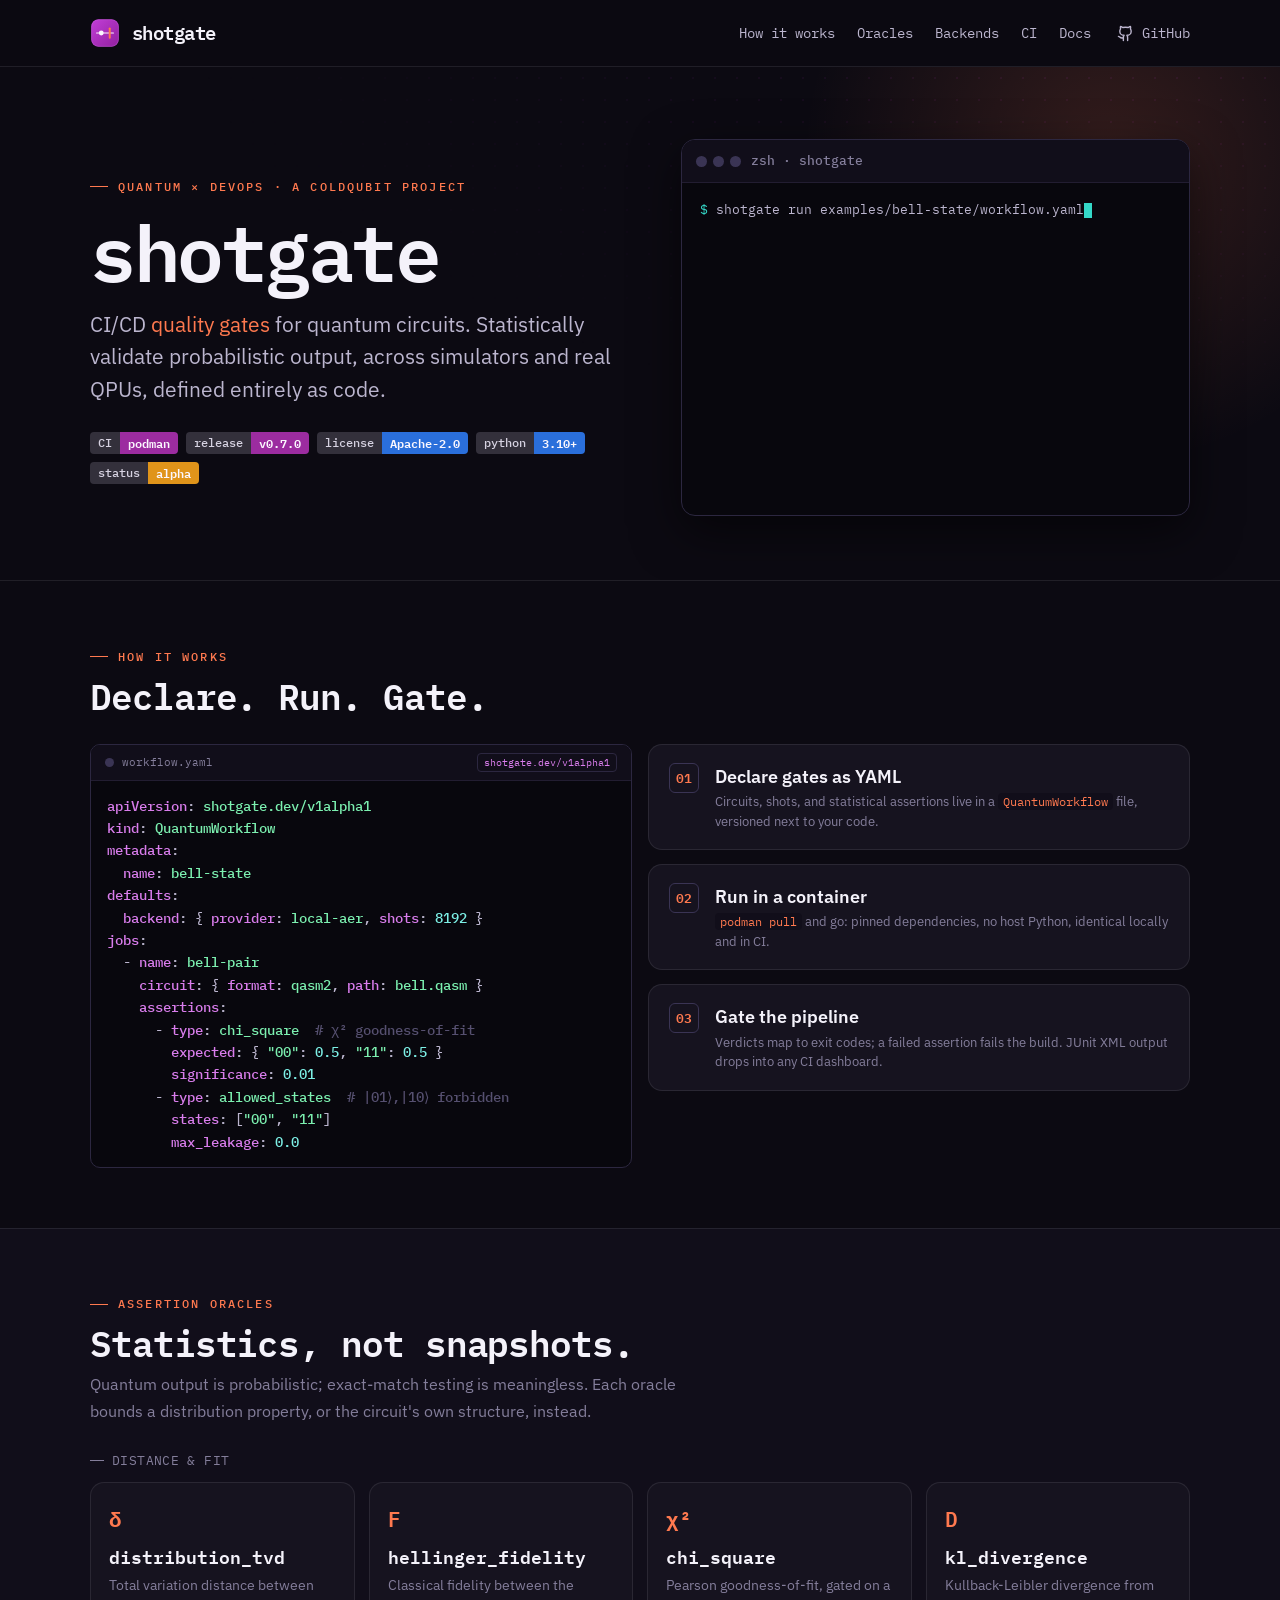
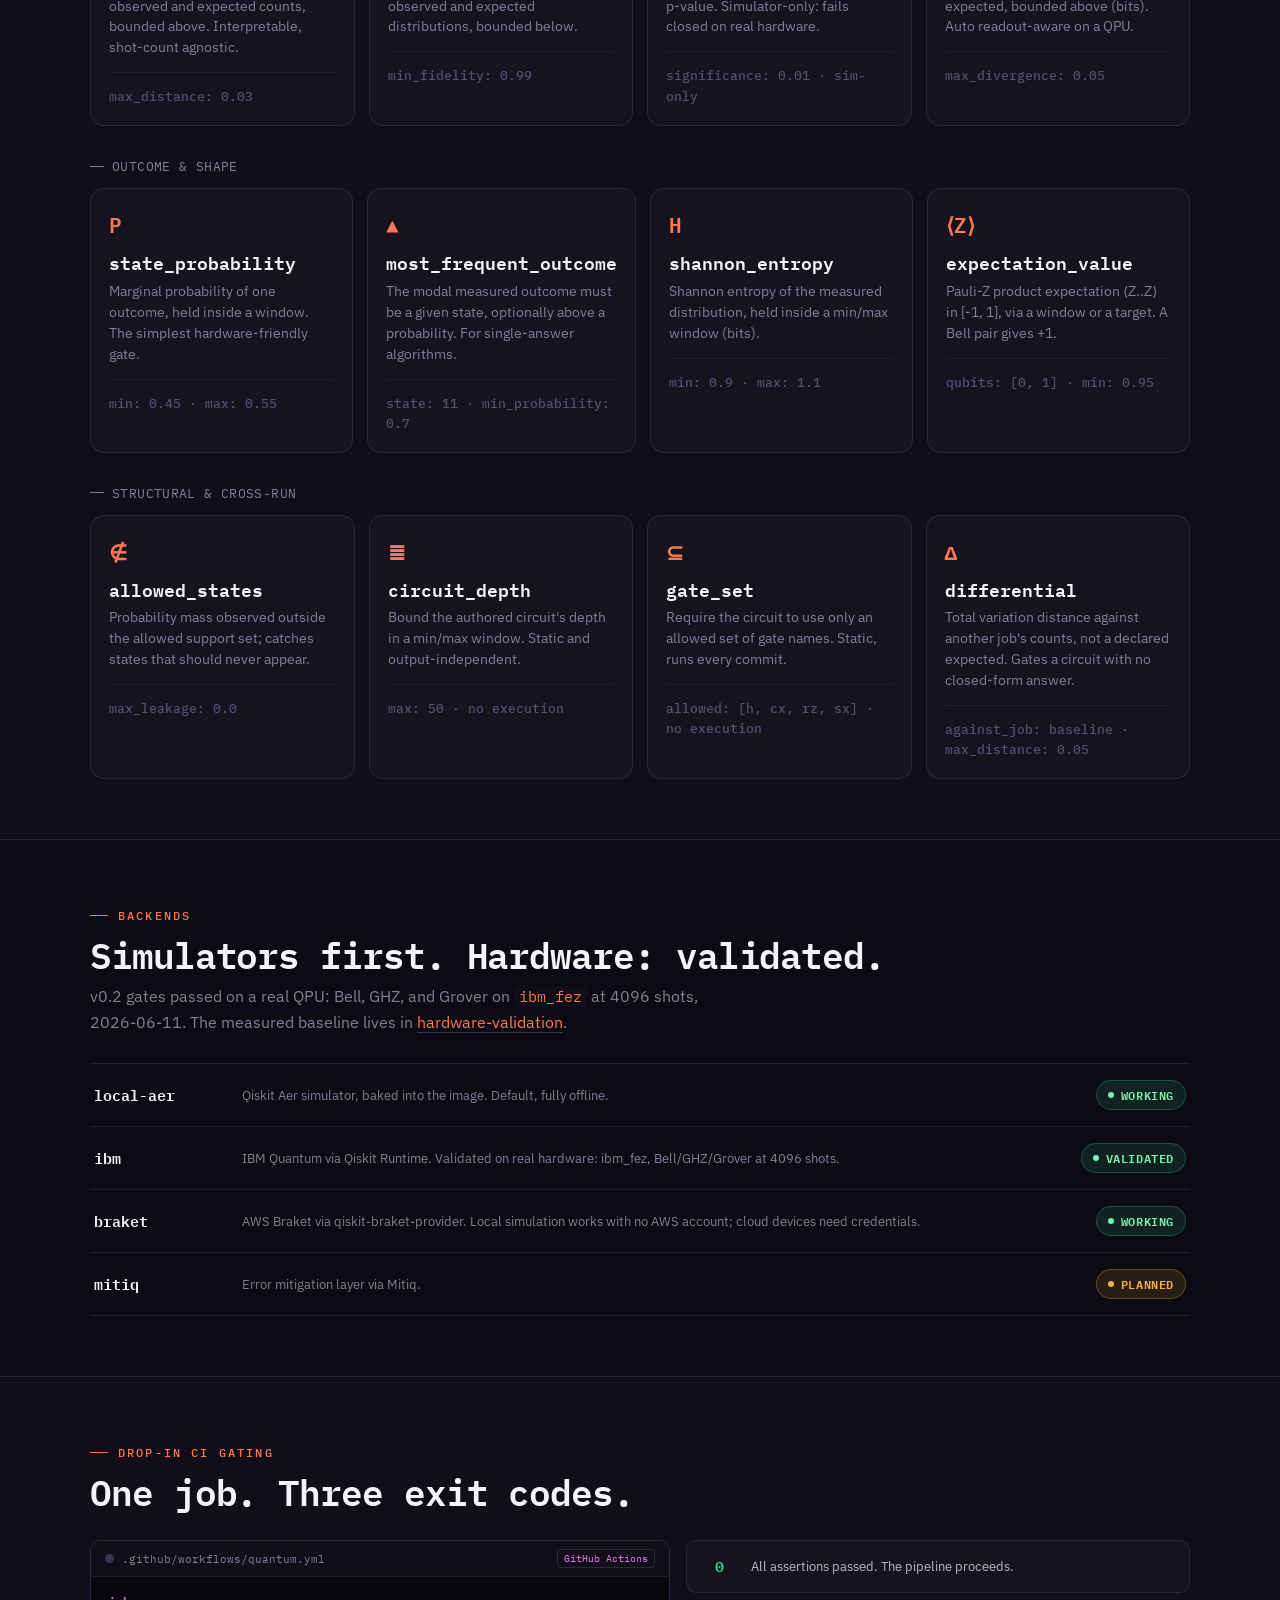
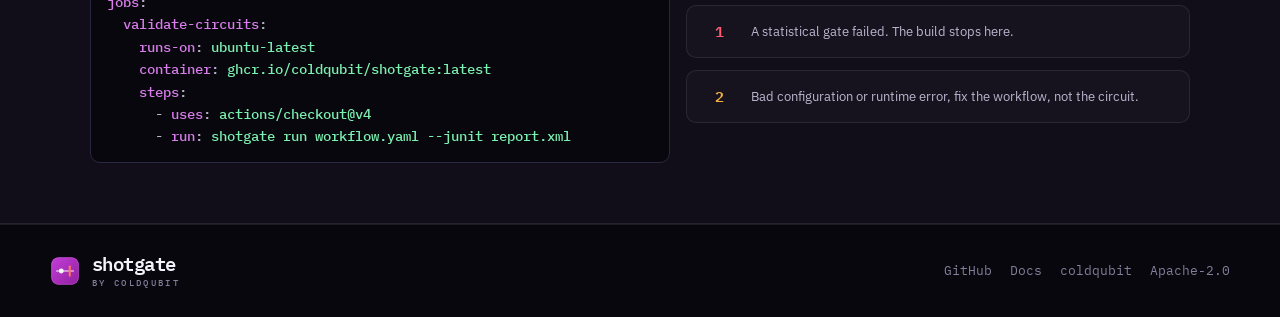
==== commit c557df03: "web: add the differential oracle card (v0.8.0), rebalance to a 4/4/4 grid The differential oracle (A" ====
--- a/index.html
+++ b/index.html
@@ -149,11 +149,12 @@
         </div>
       </div>
       <div class="oracle-group">
-        <div class="oracle-group-label"><span class="tick"></span>Structural &amp; leakage</div>
-        <div class="oracles cols-3">
+        <div class="oracle-group-label"><span class="tick"></span>Structural &amp; cross-run</div>
+        <div class="oracles cols-4">
           <div class="card"><span class="sym">∉</span><h4>allowed_states</h4><p>Probability mass observed outside the allowed support set; catches states that should never appear.</p><div class="card-foot">max_leakage: 0.0</div></div>
           <div class="card"><span class="sym">≣</span><h4>circuit_depth</h4><p>Bound the authored circuit's depth in a min/max window. Static and output-independent.</p><div class="card-foot">max: 50 · no execution</div></div>
           <div class="card"><span class="sym">⊆</span><h4>gate_set</h4><p>Require the circuit to use only an allowed set of gate names. Static, runs every commit.</p><div class="card-foot">allowed: [h, cx, rz, sx] · no execution</div></div>
+          <div class="card"><span class="sym">Δ</span><h4>differential</h4><p>Total variation distance against another job's counts, not a declared expected. Gates a circuit with no closed-form answer.</p><div class="card-foot">against_job: baseline · max_distance: 0.05</div></div>
         </div>
       </div>
     </div>
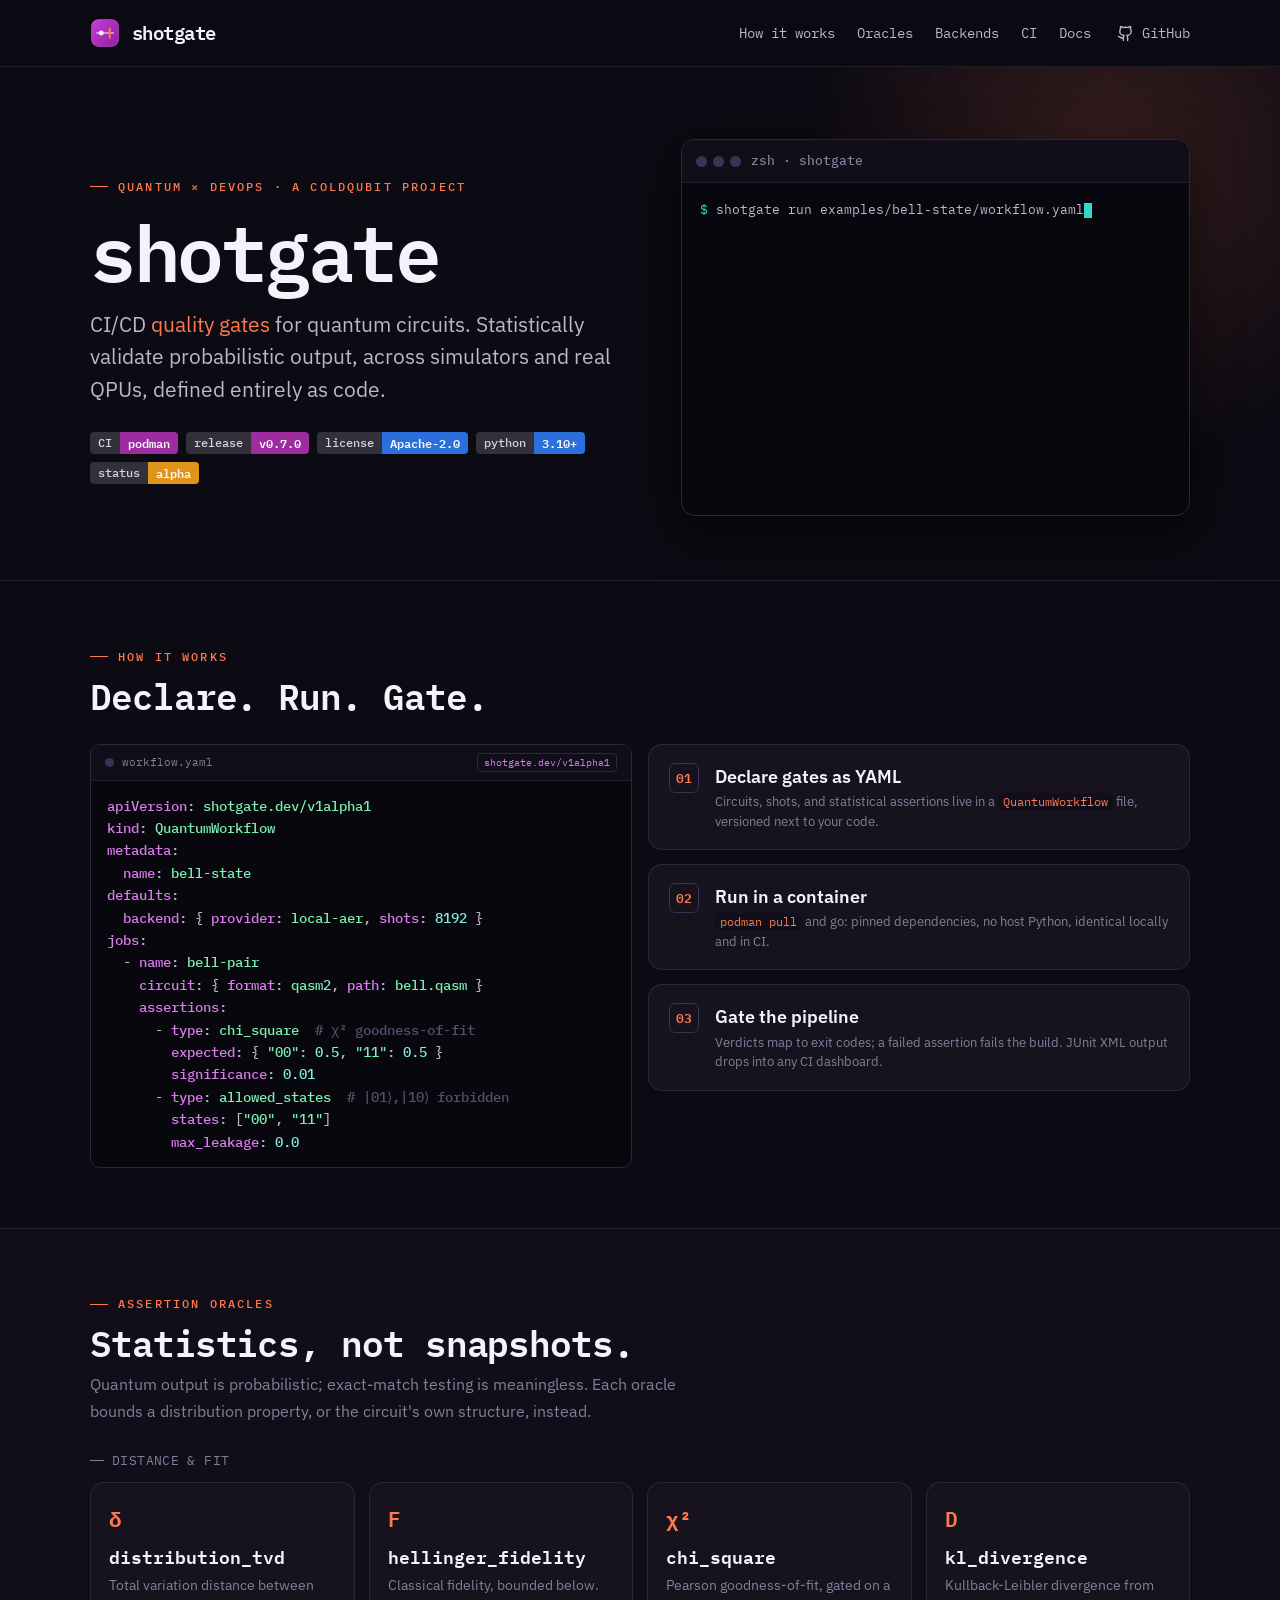
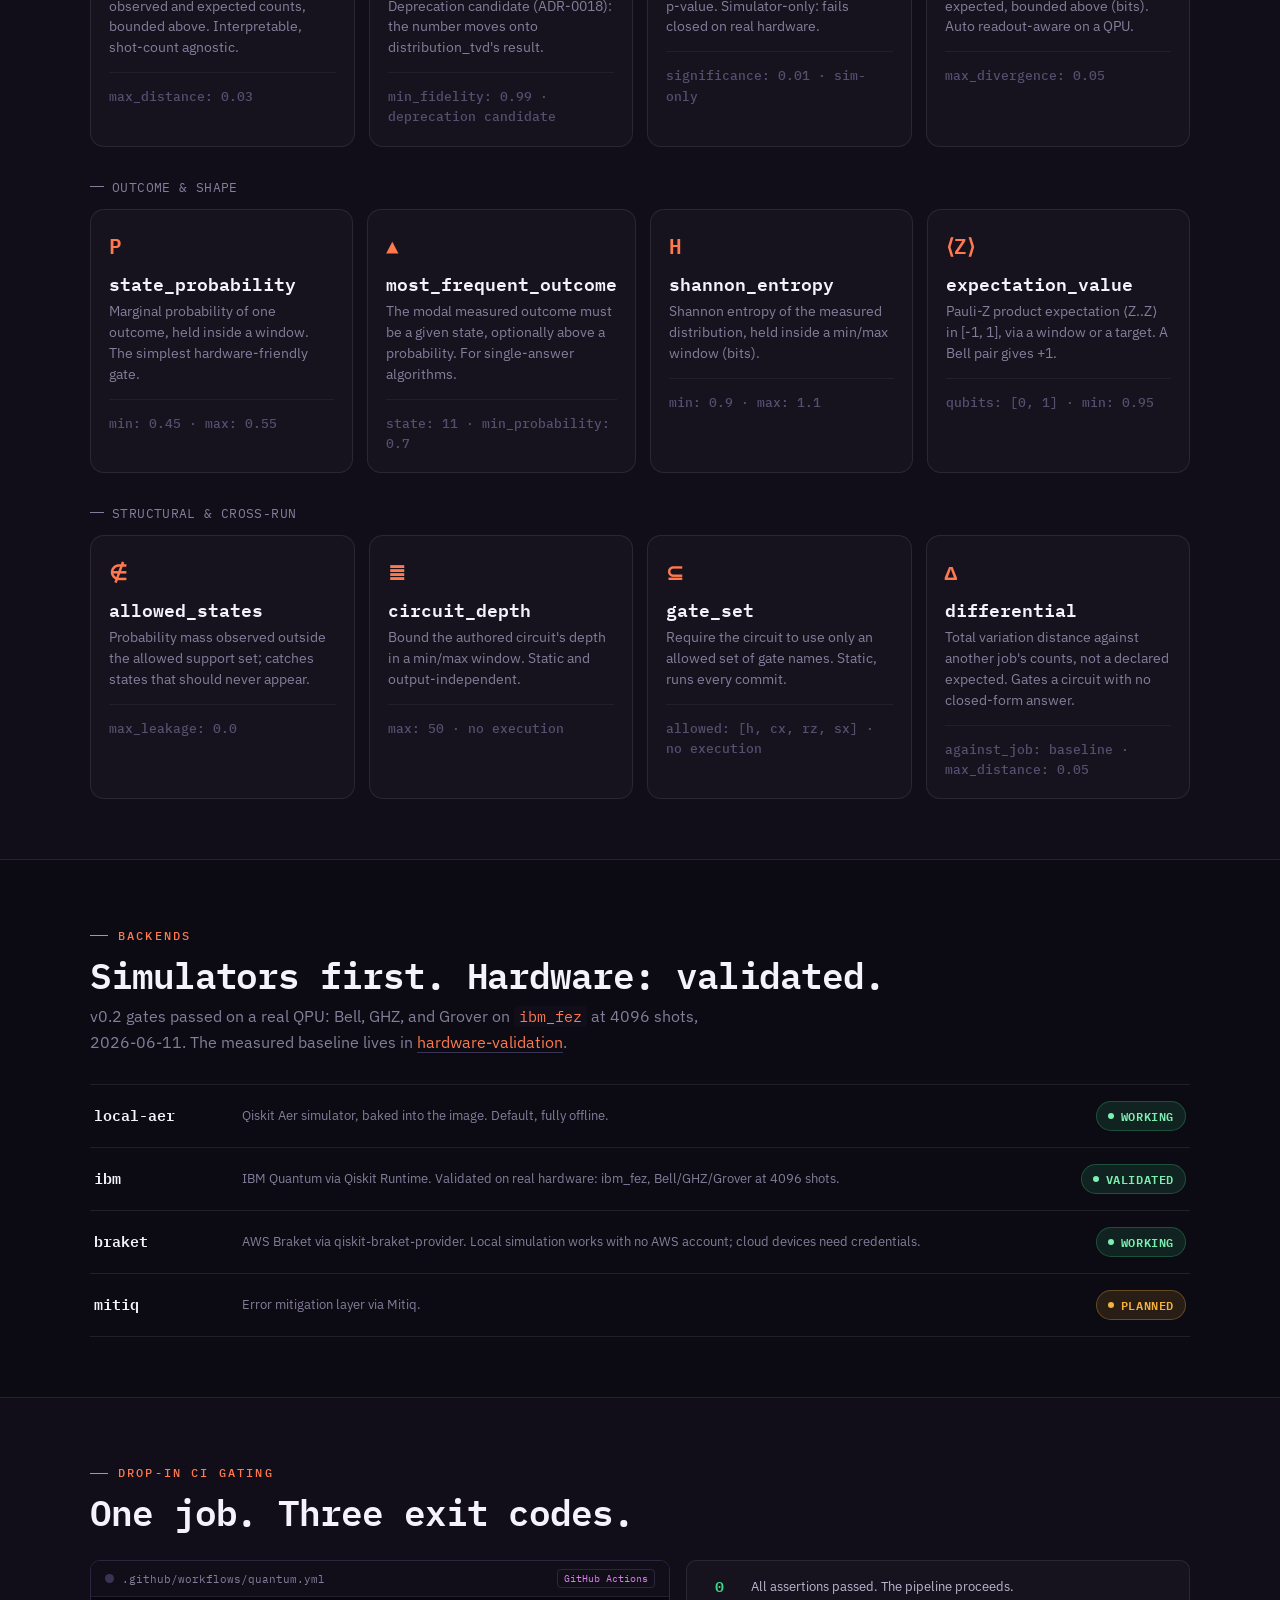
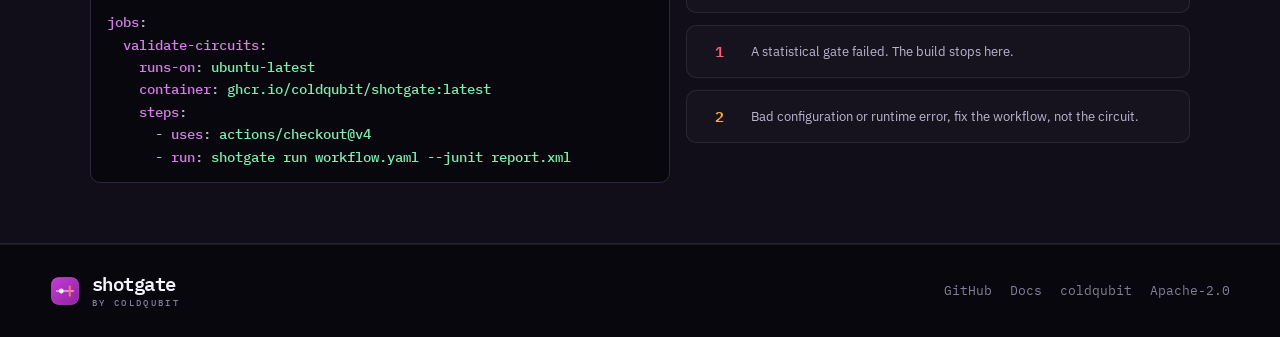
==== commit 8b633c84: "web: flag hellinger_fidelity as a deprecation candidate (ADR-0018) Matches the oracle-catalog consol" ====
--- a/index.html
+++ b/index.html
@@ -134,7 +134,7 @@
         <div class="oracle-group-label"><span class="tick"></span>Distance &amp; fit</div>
         <div class="oracles cols-4">
           <div class="card"><span class="sym">δ</span><h4>distribution_tvd</h4><p>Total variation distance between observed and expected counts, bounded above. Interpretable, shot-count agnostic.</p><div class="card-foot">max_distance: 0.03</div></div>
-          <div class="card"><span class="sym">F</span><h4>hellinger_fidelity</h4><p>Classical fidelity between the observed and expected distributions, bounded below.</p><div class="card-foot">min_fidelity: 0.99</div></div>
+          <div class="card"><span class="sym">F</span><h4>hellinger_fidelity</h4><p>Classical fidelity, bounded below. Deprecation candidate (ADR-0018): the number moves onto distribution_tvd's result.</p><div class="card-foot">min_fidelity: 0.99 · deprecation candidate</div></div>
           <div class="card"><span class="sym">χ²</span><h4>chi_square</h4><p>Pearson goodness-of-fit, gated on a p-value. Simulator-only: fails closed on real hardware.</p><div class="card-foot">significance: 0.01 · sim-only</div></div>
           <div class="card"><span class="sym">D</span><h4>kl_divergence</h4><p>Kullback-Leibler divergence from expected, bounded above (bits). Auto readout-aware on a QPU.</p><div class="card-foot">max_divergence: 0.05</div></div>
         </div>
